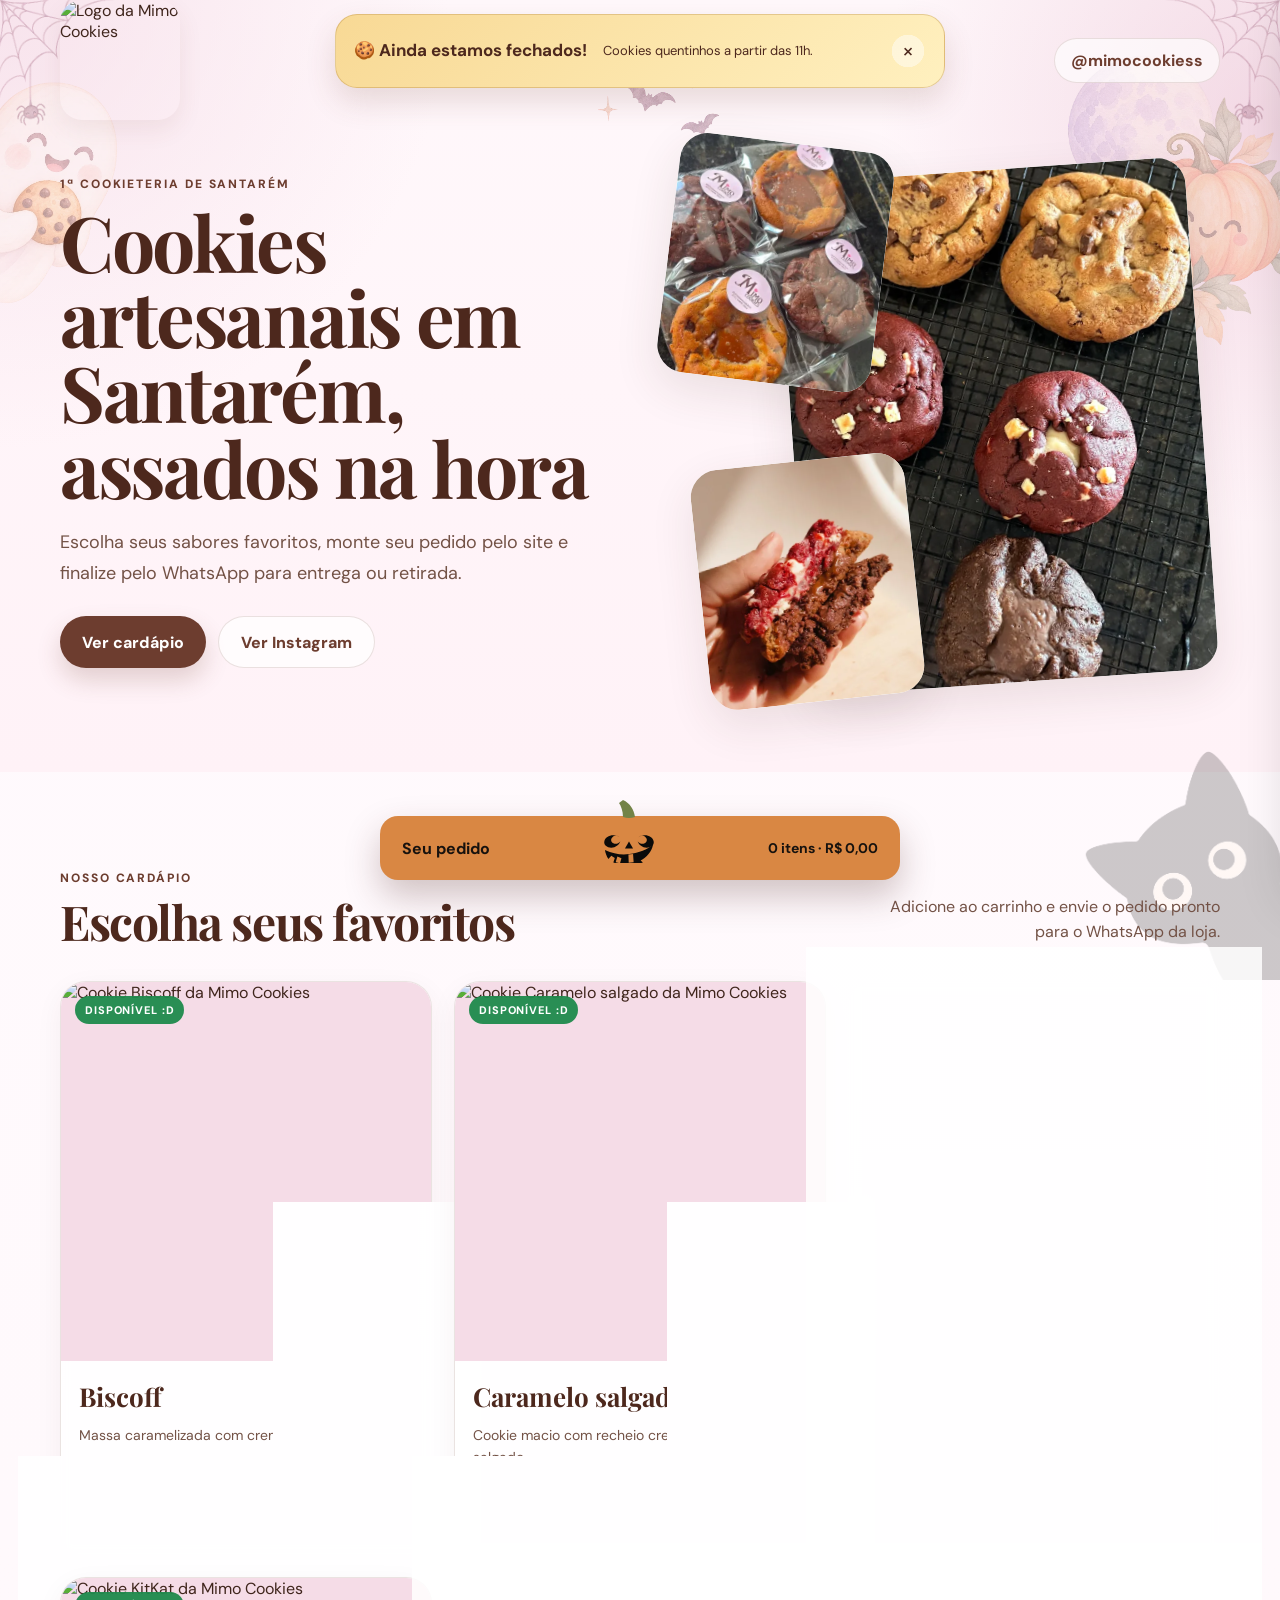
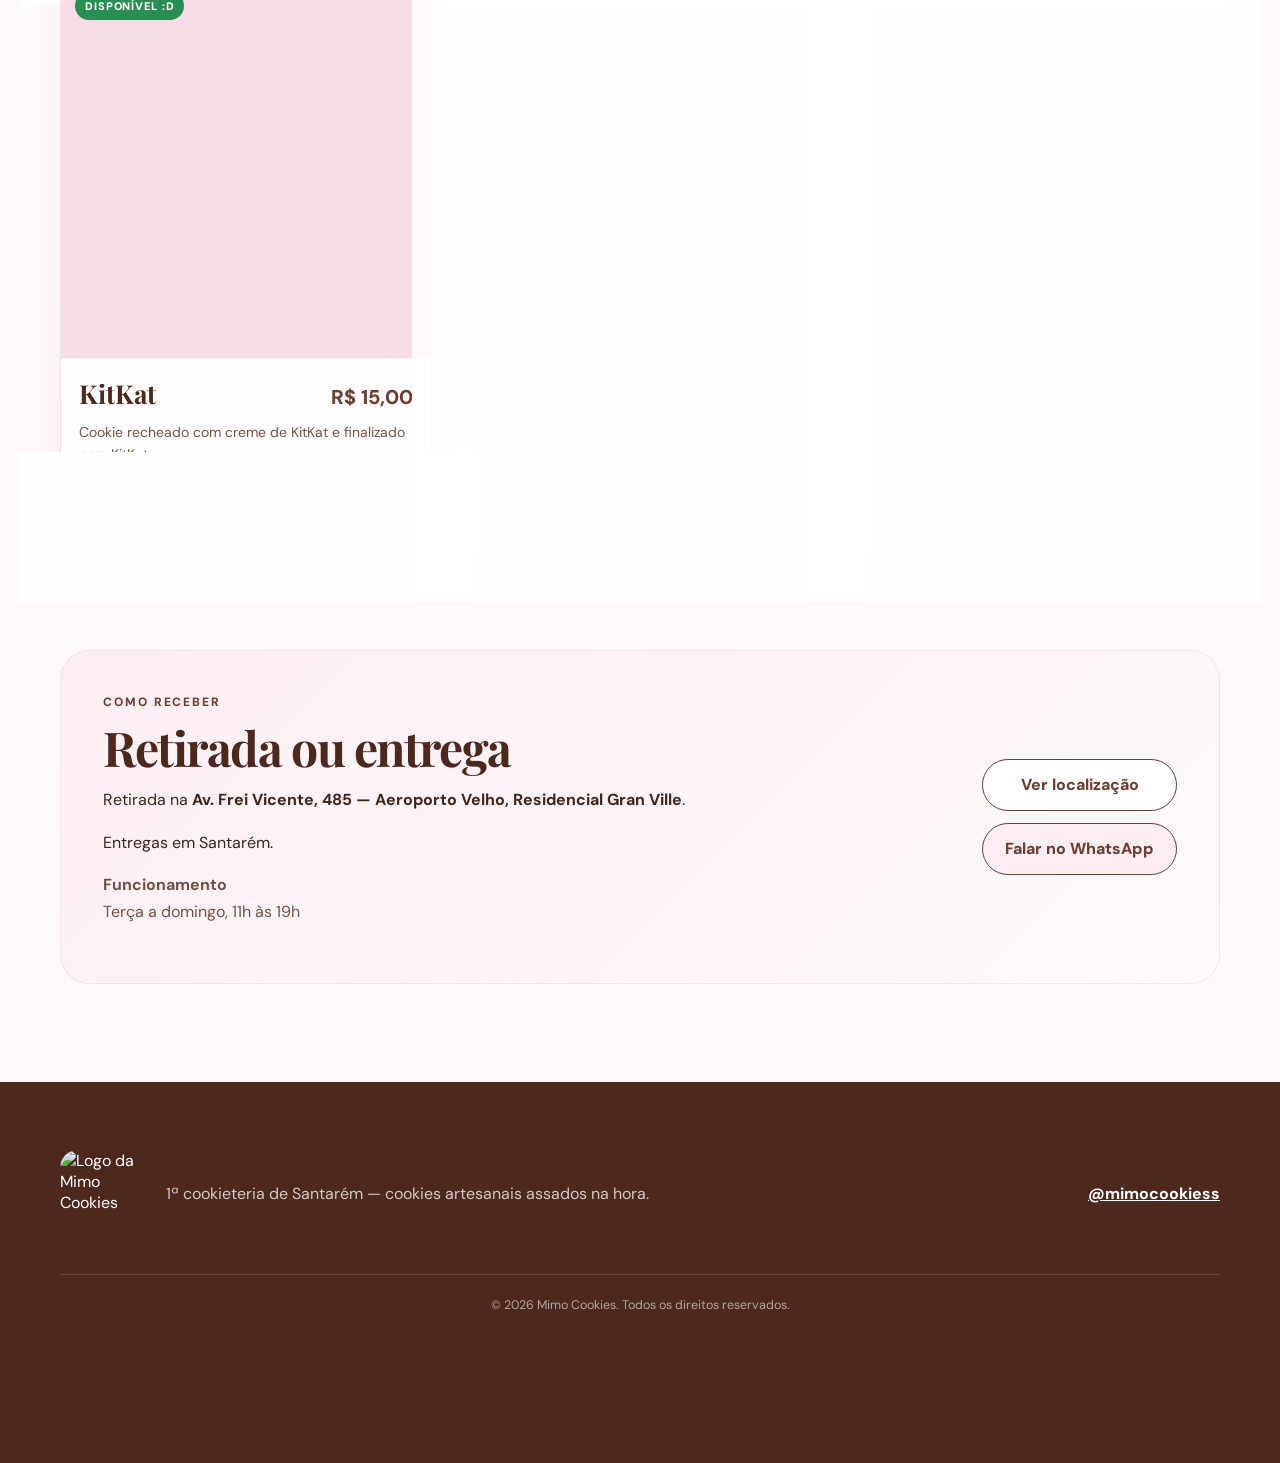
==== index.html @ bcfbfdbc "Substitui gato SVG pela arte aprovada de Halloween" ====
<!doctype html>
<html lang="pt-BR">
<head>
  <meta charset="utf-8">
  <meta name="viewport" content="width=device-width, initial-scale=1">
  <meta name="theme-color" content="#6d3d2f">
  <title>Mimo Cookies | Cookies em Santarém — Artesanais e Assados na Hora</title>
  <meta
    name="description"
    content="Cookies artesanais em Santarém-PA, preparados e assados na hora. Conheça os sabores da Mimo Cookies e faça seu pedido pelo site e WhatsApp."
  >
  <link rel="canonical" href="https://lojamimocookies.com.br/">

  <script type="application/ld+json">
    {
      "@context": "https://schema.org",
      "@type": "Bakery",
      "@id": "https://lojamimocookies.com.br/#business",
      "name": "Mimo Cookies",
      "url": "https://lojamimocookies.com.br/",
      "logo": "https://lojamimocookies.com.br/assets/images/logo.png",
      "image": "https://lojamimocookies.com.br/assets/images/compartilhamento-mimo-v3.jpeg",
      "description": "Cookies artesanais em Santarém-PA, preparados e assados na hora. Conheça os sabores da Mimo Cookies e faça seu pedido pelo site e WhatsApp.",
      "telephone": "+55 93 98412-0133",
      "address": {
        "@type": "PostalAddress",
        "streetAddress": "Av. Frei Vicente, 485",
        "addressLocality": "Santarém",
        "addressRegion": "PA",
        "addressCountry": "BR"
      },
      "areaServed": {
        "@type": "City",
        "name": "Santarém"
      },
      "openingHoursSpecification": {
        "@type": "OpeningHoursSpecification",
        "dayOfWeek": [
          "Tuesday",
          "Wednesday",
          "Thursday",
          "Friday",
          "Saturday",
          "Sunday"
        ],
        "opens": "11:00",
        "closes": "19:00"
      },
      "sameAs": [
        "https://www.instagram.com/mimocookiess/"
      ],
      "hasMenu": "https://lojamimocookies.com.br/#cardapio"
    }
  </script>

  <meta property="og:type" content="website">
  <meta property="og:locale" content="pt_BR">
  <meta property="og:site_name" content="Mimo Cookies">

  <meta
    property="og:title"
    content="Mimo Cookies — Cookies artesanais em Santarém"
  >

  <meta
    property="og:description"
    content="Cookies artesanais, recheados e assados na hora. Monte seu pedido e finalize pelo WhatsApp."
  >

  <meta
    property="og:url"
    content="https://lojamimocookies.com.br/"
  >

  <meta
    property="og:image"
    content="https://lojamimocookies.com.br/assets/images/compartilhamento-mimo-v3.jpeg"
  >

  <meta
    property="og:image:secure_url"
    content="https://lojamimocookies.com.br/assets/images/compartilhamento-mimo-v3.jpeg"
  >

  <meta property="og:image:type" content="image/jpeg">
  <meta property="og:image:width" content="900">
  <meta property="og:image:height" content="450">

  <meta
    property="og:image:alt"
    content="Cookies artesanais da Mimo Cookies"
  >

  <meta name="twitter:card" content="summary_large_image">

  <meta
    name="twitter:title"
    content="Mimo Cookies — Cookies artesanais em Santarém"
  >

  <meta
    name="twitter:description"
    content="Cookies artesanais, recheados e assados na hora. Monte seu pedido pelo WhatsApp."
  >

  <meta
    name="twitter:image"
    content="https://lojamimocookies.com.br/assets/images/compartilhamento-mimo-v3.jpeg"
  >

  <link rel="preconnect" href="https://fonts.googleapis.com">
  <link rel="preconnect" href="https://fonts.gstatic.com" crossorigin>
  <link rel="preconnect" href="https://challenges.cloudflare.com">
  <link rel="preconnect" href="https://gixpumwhnvsetohjsmoj.supabase.co" crossorigin>
  <link rel="preload" as="image" href="assets/images/capa-7-820.webp" fetchpriority="high">
  <link href="https://fonts.googleapis.com/css2?family=DM+Sans:wght@400;500;600;700&family=Playfair+Display:wght@700;800&display=swap" rel="stylesheet">
  <link rel="icon" href="favicon.ico" sizes="16x16 32x32 48x48">
  <link rel="icon" type="image/png" sizes="32x32" href="assets/icons/favicon-32x32.png">
  <link rel="icon" type="image/png" sizes="192x192" href="assets/icons/favicon-192x192.png">
  <link rel="icon" type="image/png" sizes="512x512" href="assets/icons/favicon-512x512.png">
  <link rel="apple-touch-icon" sizes="180x180" href="assets/icons/apple-touch-icon.png">
  <link rel="stylesheet" href="style.css?v=19">
</head>
<body>
  <header class="hero" id="inicio">
    <div class="halloween-hero" aria-hidden="true">
      <img class="halloween-hero-ghost" src="assets/images/halloween-ghost-cookie.webp" alt="" width="640" height="455" decoding="async">
      <img class="halloween-hero-pumpkins" src="assets/images/halloween-pumpkins-moon.webp" alt="" width="438" height="540" decoding="async">
      <img class="halloween-hero-web halloween-hero-web-left" src="assets/images/halloween-web.webp" alt="" width="294" height="320" decoding="async">
      <img class="halloween-hero-web halloween-hero-web-right" src="assets/images/halloween-web.webp" alt="" width="294" height="320" decoding="async">
      <img class="halloween-hero-bats" src="assets/images/halloween-bats-stars.webp" alt="" width="480" height="343" decoding="async">
    </div>
    <p
      class="store-pause-announcement"
      id="store-pause-announcement"
      role="status"
      aria-live="polite"
      aria-atomic="true"
    ></p>

    <aside class="store-pause-card" id="store-pause-banner" hidden>
      <div class="store-pause-status">
        <h2 id="store-pause-title">🍪 Pausa rapidinha!</h2>
        <div class="store-pause-details">
          <p id="store-pause-return" hidden></p>
          <p id="store-pause-message"></p>
          <p class="store-pause-compact-message" id="store-pause-compact-message" hidden></p>
        </div>
      </div>
      <button
        class="store-pause-close"
        id="store-pause-close"
        type="button"
        aria-label="Fechar aviso sobre o atendimento"
      >×</button>
    </aside>

    <nav class="nav shell">
      <a class="brand" href="#inicio" aria-label="Mimo Cookies, início">
        <img class="brand-logo" src="assets/images/logo.png" alt="Logo da Mimo Cookies" width="150" height="150" decoding="async">
      </a>
      <a class="instagram" href="https://www.instagram.com/mimocookiess/" target="_blank" rel="noopener">
        @mimocookiess
      </a>
    </nav>

    <div class="hero-content shell">
      <div class="hero-copy">
        <p class="eyebrow">1ª cookieteria de Santarém</p>
        <h1>Cookies artesanais em Santarém, assados na hora</h1>
        <p class="hero-text">
          Escolha seus sabores favoritos, monte seu pedido pelo site e finalize pelo WhatsApp para entrega ou retirada.
        </p>
        <div class="hero-actions">
          <a class="primary-button" href="#cardapio">Ver cardápio</a>
          <a class="ghost-button" href="https://www.instagram.com/mimocookiess/" target="_blank" rel="noopener">Ver Instagram</a>
        </div>
      </div>

      <div class="hero-visual">
        <div class="hero-card hero-card-main">
          <img src="assets/images/capa-7-820.webp" alt="Variedade de cookies artesanais da Mimo Cookies" width="820" height="1225" decoding="async" fetchpriority="high">
        </div>
        <div class="hero-card hero-card-small top-card">
          <img src="assets/images/capa-2-430.webp" alt="Cookies embalados da Mimo Cookies" width="430" height="764" decoding="async" fetchpriority="low">
        </div>
        <div class="hero-card hero-card-small bottom-card">
          <img src="assets/images/cookies-capa-430.webp" alt="Cookie artesanal aberto com recheio cremoso" width="430" height="645" decoding="async" fetchpriority="low">
        </div>
      </div>
    </div>
  </header>

  <main>
    <section class="section shell" id="cardapio">
      <div class="halloween-menu-cat" aria-hidden="true">
        <img src="assets/images/halloween-cat.png" alt="" aria-hidden="true" width="1254" height="1254" decoding="async">
      </div>
      <div class="section-heading">
        <div>
          <p class="eyebrow">Nosso cardápio</p>
          <h2>Escolha seus favoritos</h2>
        </div>
        <p>Adicione ao carrinho e envie o pedido pronto para o WhatsApp da loja.</p>
      </div>

      <div class="product-grid" id="product-grid" aria-live="polite"></div>
      <script>
        (() => {
          const STORAGE_KEY = "mimo_catalog_product_count";
          const DEFAULT_COUNT = 8;
          const MAX_COUNT = 60;
          const grid = document.querySelector("#product-grid");

          function getEstimatedCount() {
            try {
              const storedCount = Number(localStorage.getItem(STORAGE_KEY));

              if (
                Number.isInteger(storedCount) &&
                storedCount > 0 &&
                storedCount <= MAX_COUNT
              ) {
                return storedCount;
              }
            } catch (error) {
              console.warn("Não foi possível ler a estimativa do catálogo.", error);
            }

            return DEFAULT_COUNT;
          }

          function renderSkeletons(count = getEstimatedCount()) {
            grid.setAttribute("aria-busy", "true");
            grid.innerHTML = Array.from({ length: count }, () => `
              <article class="product-card product-card-skeleton" aria-hidden="true">
                <div class="product-image-wrap">
                  <span class="skeleton-block skeleton-image"></span>
                </div>

                <div class="product-body">
                  <div class="product-title-row">
                    <span class="skeleton-block skeleton-title"></span>
                    <span class="skeleton-block skeleton-price"></span>
                  </div>

                  <div class="skeleton-description">
                    <span class="skeleton-block skeleton-line"></span>
                    <span class="skeleton-block skeleton-line short"></span>
                  </div>

                  <span class="skeleton-block skeleton-button"></span>
                </div>
              </article>
            `).join("");
          }

          function saveProductCount(count) {
            if (!Number.isInteger(count) || count <= 0 || count > MAX_COUNT) {
              return;
            }

            try {
              localStorage.setItem(STORAGE_KEY, String(count));
            } catch (error) {
              console.warn("Não foi possível salvar a estimativa do catálogo.", error);
            }
          }

          window.MimoCatalogLoading = Object.freeze({
            renderSkeletons,
            saveProductCount
          });

          renderSkeletons();
        })();
      </script>
    </section>

    <section class="pickup-section">
      <div class="shell pickup-card">
        <div>
          <p class="eyebrow">Como receber</p>
          <h2>Retirada ou entrega</h2>
          <p>
            Retirada na <strong>Av. Frei Vicente, 485 — Aeroporto Velho,
            Residencial Gran Ville</strong>.
          </p>
          <p>Entregas em Santarém.</p>
          <p class="muted">
            <strong>Funcionamento</strong><br>
            Terça a domingo, 11h às 19h
          </p>
        </div>
        <div class="pickup-actions">
          <a class="secondary-button" href="https://www.google.com/maps/search/?api=1&amp;query=-2.4378196,-54.7109021" target="_blank" rel="noopener">
            Ver localização
          </a>
          <a class="secondary-button alt" href="https://wa.me/5593984120133" target="_blank" rel="noopener">
            Falar no WhatsApp
          </a>
        </div>
      </div>
    </section>
  </main>

  <button class="cart-fab" id="cart-fab" type="button" aria-controls="cart-panel" aria-expanded="false">
    <span>Seu pedido</span>
    <svg class="cart-fab-stem" viewBox="0 0 20 18" width="20" height="18" aria-hidden="true" focusable="false">
      <path fill="#738347" d="M4 17 C4 11 2 6 0 3 L4 0 C11 3 15 10 16 17 Q10 19 4 17 Z"/>
    </svg>
    <img
      class="cart-fab-face"
      src="assets/images/halloween-cart-face.svg"
      alt=""
      aria-hidden="true"
      width="180"
      height="100"
    >
    <strong id="cart-fab-summary">0 itens · R$ 0,00</strong>
  </button>

  <div class="overlay" id="overlay" hidden></div>

  <aside class="cart-panel" id="cart-panel" aria-labelledby="cart-title" aria-hidden="true">
    <div class="cart-header">
      <div>
        <p class="eyebrow">Carrinho</p>
        <h2 id="cart-title">Seu pedido</h2>
      </div>
      <button class="icon-button" id="close-cart" type="button" aria-label="Fechar carrinho">×</button>
    </div>

    <div class="cart-items" id="cart-items"></div>

    <aside class="cart-pause-notice" id="cart-pause-notice" hidden>
      <strong id="cart-pause-title">🍪 Atendimento em pausa</strong>
      <p id="cart-pause-message"></p>
    </aside>

    <form class="checkout-form" id="checkout-form">
      <fieldset>
        <legend>Como deseja receber?</legend>
        <label class="choice">
          <input type="radio" name="delivery" value="Entrega" checked>
          <span>
            <strong>Entrega</strong>
            <small>Calculado automaticamente pelo bairro</small>
          </span>
          <b id="delivery-choice-fee">A calcular</b>
        </label>
        <label class="choice">
          <input type="radio" name="delivery" value="Retirada">
          <span>
            <strong>Retirada</strong>
            <small>Av. Frei Vicente, 485</small>
          </span>
          <b>Grátis</b>
        </label>
      </fieldset>

      <div class="preparation-note">
        <p>👻 Assamos seus cookies após a confirmação para chegarem quentinhos até você.</p>
      </div>

      <fieldset>
  <legend>Forma de pagamento</legend>

  <label class="choice">
    <input
      type="radio"
      name="payment"
      value="Pix"
      checked
    >
    <span>
      <strong>Pix</strong>
      <small>A chave será enviada pelo WhatsApp</small>
    </span>
  </label>

  <label class="choice">
    <input
      type="radio"
      name="payment"
      value="Cartão de crédito"
    >
    <span>
      <strong>Cartão de crédito</strong>
      <small>O link de pagamento será enviado pelo WhatsApp</small>
    </span>
  </label>

  <label class="choice">
    <input
      type="radio"
      name="payment"
      value="Cartão de débito"
    >
    <span>
      <strong>Cartão de débito</strong>
      <small>O link de pagamento será enviado pelo WhatsApp</small>
    </span>
  </label>
</fieldset>

      <label>
        Seu nome
        <input id="customer-name" type="text" placeholder="Como podemos chamar você?" required>
      </label>

      <div id="address-fields">
        <div class="delivery-neighborhood-field">
          <label for="delivery-neighborhood">Bairro</label>
          <div class="delivery-combobox">
            <input
              id="delivery-neighborhood"
              type="text"
              role="combobox"
              aria-autocomplete="list"
              aria-controls="delivery-neighborhood-options"
              aria-expanded="false"
              aria-describedby="delivery-neighborhood-message"
              autocomplete="off"
              placeholder="Digite seu bairro..."
              disabled
              required
            >
            <span
              id="delivery-neighborhood-selected-indicator"
              class="delivery-neighborhood-selected-indicator"
              aria-hidden="true"
              hidden
            >✓</span>
            <ul
              id="delivery-neighborhood-options"
              class="delivery-neighborhood-options"
              role="listbox"
              hidden
            ></ul>
          </div>
          <p
            id="delivery-neighborhood-message"
            class="delivery-neighborhood-message"
            role="status"
            aria-live="polite"
          ></p>
        </div>
        <label for="customer-address">Endereço de entrega</label>
        <input id="customer-address" type="text" placeholder="Rua, número e complemento" required>
      </div>

      <label>
        Observações
        <textarea id="customer-notes" rows="3" placeholder="Algum recadinho ou detalhe sobre o pedido?"></textarea>
      </label>

      <div class="totals">
        <div><span>Produtos</span><strong id="subtotal">R$ 0,00</strong></div>
        <div><span>Entrega</span><strong id="shipping">A calcular</strong></div>
        <div class="grand-total"><span>Total</span><strong id="total">R$ 0,00</strong></div>
      </div>

      <div class="turnstile-section">
        <strong>Verificação de segurança</strong>
        <div id="turnstile-widget"></div>
        <p class="turnstile-message" id="turnstile-message" aria-live="polite">
          Carregando verificação...
        </p>
      </div>

      <button class="whatsapp-button" id="whatsapp-button" type="submit">
        Pedir pelo WhatsApp
      </button>
      <p class="form-note">
        O pedido só é confirmado após a resposta da Mimo Cookies.
      </p>
    </form>
  </aside>

  <footer>
    <div class="shell footer-content">
      <div class="footer-brand-wrap">
        <img class="footer-logo" src="assets/images/logo.png" alt="Logo da Mimo Cookies" width="150" height="150" loading="lazy" decoding="async">
        <p>1ª cookieteria de Santarém — cookies artesanais assados na hora.</p>
      </div>
      <a href="https://www.instagram.com/mimocookiess/" target="_blank" rel="noopener">@mimocookiess</a>
    </div>
    
    <div class="shell footer-bottom">
    <p>© 2026 Mimo Cookies. Todos os direitos reservados.</p>
  </div>
  </footer>
  
<script src="config.js?v=4"></script>
<script src="analytics.js?v=1"></script>

<script src="https://cdn.jsdelivr.net/npm/@supabase/supabase-js@2"></script>
<script src="supabase-config.js?v=1"></script>
<script src="products.js?v=5"></script>
<script src="store-status.js?v=3"></script>
<script src="delivery-zones.js?v=1"></script>
<script src="script.js?v=29"></script>
</body>
</html>
---- style.css ----
:root {
  --bg: #fff8fb;
  --bg-2: #f8ecf2;
  --surface: #fffefe;
  --surface-2: #fceff4;
  --text: #3f251c;
  --text-soft: #735246;
  --brown: #6d3d2f;
  --brown-dark: #4d281d;
  --rose: #f5dce7;
  --rose-strong: #e8bdd0;
  --line: rgba(109, 61, 47, .14);
  --green: #1f8b4c;
  --shadow: 0 16px 45px rgba(74, 43, 34, .11);
  --floating-control-bottom: calc(20px + env(safe-area-inset-bottom, 0px));
  --floating-control-gap: 16px;
  --store-pause-fab-gap: 12px;
  --cart-fab-height: 64px;
  --cart-confirmation-height: 44px;
}

* { box-sizing: border-box; }
html { scroll-behavior: smooth; }
body {
  margin: 0;
  background: linear-gradient(180deg, #fffafd 0%, #fff8fb 100%);
  color: var(--text);
  font-family: "DM Sans", sans-serif;
}
body.cart-open { overflow: hidden; }
img { display: block; max-width: 100%; }
button, input, textarea { font: inherit; }
a { color: inherit; }
.shell { width: min(1160px, calc(100% - 32px)); margin-inline: auto; }

.store-pause-card {
  position: absolute;
  z-index: 10;
  top: 14px;
  left: 50%;
  width: min(610px, calc(100% - 400px));
  display: grid;
  grid-template-columns: minmax(0, 1fr) auto;
  align-items: center;
  gap: 14px;
  padding: 14px 14px 14px 18px;
  border: 1px solid rgba(160, 108, 35, .28);
  border-radius: 22px;
  background: linear-gradient(135deg, #f8d995, #fff0bf);
  color: var(--brown-dark);
  box-shadow: 0 14px 30px rgba(109, 61, 47, .16);
  transform: translateX(-50%);
}
.store-pause-card[hidden] { display: none; }
.store-pause-announcement {
  position: absolute;
  width: 1px;
  height: 1px;
  padding: 0;
  margin: -1px;
  overflow: hidden;
  clip: rect(0, 0, 0, 0);
  white-space: nowrap;
  border: 0;
}
.store-pause-status {
  display: grid;
  grid-template-columns: max-content minmax(0, 1fr);
  align-items: center;
  gap: 6px 16px;
  min-height: 0;
  overflow: hidden;
}
.store-pause-status h2 {
  font-family: "DM Sans", sans-serif;
  font-size: 17px;
  letter-spacing: 0;
  line-height: 1.25;
}
.store-pause-details {
  min-width: 0;
  min-height: 0;
  max-height: 100%;
  overflow-y: auto;
  overscroll-behavior: contain;
}
.store-pause-details p {
  margin: 0;
  font-size: 13px;
  line-height: 1.4;
  overflow-wrap: anywhere;
}
.store-pause-details #store-pause-return { font-weight: 800; }
.store-pause-compact-message { display: none; }
.store-pause-close {
  width: 44px;
  height: 44px;
  display: inline-grid;
  place-items: center;
  padding: 0;
  border: 0;
  border-radius: 50%;
  background: radial-gradient(
    circle,
    rgba(255, 255, 255, .46) 0 16px,
    transparent 16.5px
  );
  color: var(--brown-dark);
  font-size: 22px;
  line-height: 1;
  cursor: pointer;
}
.store-pause-close:hover {
  background: radial-gradient(
    circle,
    rgba(255, 255, 255, .72) 0 16px,
    transparent 16.5px
  );
}
.store-pause-close:focus-visible {
  outline: 3px solid rgba(109, 61, 47, .32);
  outline-offset: 2px;
}

.hero {
  position: relative;
  overflow: hidden;
  background:
    radial-gradient(circle at 0% 0%, rgba(245, 220, 231, .75), transparent 30%),
    radial-gradient(circle at 100% 16%, rgba(232, 189, 208, .55), transparent 28%),
    linear-gradient(180deg, #fff8fb, #fff2f7);
}
/* Decoracao sazonal fora do fluxo; conteudo e controles mantem suas dimensoes. */
.halloween-hero {
  position: absolute;
  inset: 0;
  pointer-events: none;
  user-select: none;
}
.halloween-hero img { position: absolute; height: auto; }
.halloween-hero-ghost {
  top: 80px;
  left: min(-70px, calc(50% - 835px));
  width: 330px;
  opacity: .38;
}
.halloween-hero-pumpkins {
  top: 45px;
  right: -28px;
  width: 260px;
  opacity: .4;
}
.halloween-hero-web { top: -5px; width: 130px; opacity: .45; }
.halloween-hero-web-left { left: -5px; }
.halloween-hero-web-right { right: -5px; transform: scaleX(-1); }
.halloween-hero-bats { top: 6px; left: 40%; width: 240px; opacity: .55; }
.hero > .nav,
.hero > .hero-content { position: relative; }
.nav {
  min-height: 94px;
  display: flex;
  align-items: center;
  justify-content: space-between;
}
.brand { text-decoration: none; }
.brand-logo {
  width: 120px;
  height: 120px;
  object-fit: contain;
  border-radius: 22px;
  box-shadow: 0 10px 25px rgba(109, 61, 47, .08);
}
.instagram {
  padding: 11px 16px;
  border: 1px solid var(--line);
  border-radius: 999px;
  text-decoration: none;
  font-weight: 700;
  color: var(--brown);
  background: rgba(255,255,255,.65);
}
.hero-content {
  display: grid;
  grid-template-columns: 1fr 1fr;
  align-items: center;
  gap: 56px;
  padding: 22px 0 70px;
}
.eyebrow {
  margin: 0 0 12px;
  color: var(--brown);
  font-size: 12px;
  font-weight: 800;
  letter-spacing: .16em;
  text-transform: uppercase;
}
h1, h2 {
  margin: 0;
  font-family: "Playfair Display", serif;
  line-height: .98;
  letter-spacing: -.03em;
  color: var(--brown-dark);
}
h1 { font-size: clamp(44px, 6vw, 78px); max-width: 620px; }
h2 { font-size: clamp(32px, 4vw, 48px); }
.hero-text {
  max-width: 560px;
  margin: 22px 0 28px;
  color: var(--text-soft);
  font-size: 18px;
  line-height: 1.7;
}
.hero-actions {
  display: flex;
  gap: 12px;
  flex-wrap: wrap;
}
.primary-button, .secondary-button, .ghost-button {
  display: inline-flex;
  align-items: center;
  justify-content: center;
  min-height: 52px;
  padding: 0 22px;
  border-radius: 999px;
  font-weight: 800;
  text-decoration: none;
}
.primary-button {
  background: var(--brown);
  color: white;
  box-shadow: 0 12px 24px rgba(109, 61, 47, .2);
}
.ghost-button {
  border: 1px solid var(--line);
  background: rgba(255,255,255,.72);
  color: var(--brown);
}
.secondary-button {
  border: 1px solid var(--brown);
  color: var(--brown);
  background: white;
}
.secondary-button.alt {
  background: var(--surface-2);
}
.hero-visual {
  position: relative;
  min-height: 560px;
}
.hero-card {
  position: absolute;
  overflow: hidden;
  border-radius: 28px;
  background: white;
  box-shadow: var(--shadow);
}
.hero-card img { width: 100%; height: 100%; object-fit: cover; }
.hero-card-main {
  top: 28px;
  right: 18px;
  width: min(100%, 410px);
  aspect-ratio: 4 / 5;
  transform: rotate(-4deg);
}
.hero-card-small {
  width: 215px;
  aspect-ratio: 1 / 1.12;
}
.top-card {
  left: 0;
  top: 0;
  transform: rotate(7deg);
}
.bottom-card {
  left: 32px;
  bottom: 0;
  transform: rotate(-6deg);
}

.section { padding: 98px 0; }
/* O gato acompanha o bloco sazonal do hero; apenas a decoracao recebe recorte. */
#cardapio { position: relative; }
.halloween-menu-cat {
  display: none;
  position: absolute;
  top: -32px;
  right: min(-16px, calc((1160px - 100vw) / 2));
  width: 100%;
  height: 240px;
  overflow: hidden;
  pointer-events: none;
  user-select: none;
}
:root:has(.halloween-hero:not([hidden])) .halloween-menu-cat { display: block; }
.halloween-menu-cat img {
  position: absolute;
  top: 0;
  right: 0;
  width: 290px;
  height: auto;
  opacity: .20;
  transform: translateX(12%);
}
#cardapio > .section-heading,
#cardapio > .product-grid { position: relative; }
.section-heading {
  display: flex;
  justify-content: space-between;
  align-items: end;
  gap: 28px;
  margin-bottom: 36px;
}
.section-heading > p {
  max-width: 360px;
  margin: 0;
  color: var(--text-soft);
  text-align: right;
  line-height: 1.6;
}
.product-grid {
  display: grid;
  grid-template-columns: repeat(3, 1fr);
  gap: 22px;
}
.product-card {
  overflow: hidden;
  border: 1px solid var(--line);
  border-radius: 26px;
  background: rgba(255,255,255,.84);
  backdrop-filter: blur(6px);
  box-shadow: 0 8px 28px rgba(75, 33, 29, .05);
  transition: transform .2s ease, box-shadow .2s ease;
}
.product-card:hover {
  transform: translateY(-4px);
  box-shadow: var(--shadow);
}
.product-card-skeleton,
.product-card-skeleton:hover {
  pointer-events: none;
  transform: none;
  box-shadow: 0 8px 28px rgba(75, 33, 29, .05);
}
.product-image-wrap {
  position: relative;
  overflow: hidden;
  aspect-ratio: 4 / 4.1;
  background: var(--rose);
}
.product-image { width: 100%; height: 100%; object-fit: cover; transition: transform .35s ease; }
.product-card:hover .product-image { transform: scale(1.03); }
.skeleton-block {
  display: block;
  border-radius: 999px;
  background: linear-gradient(90deg, #f2e4ea 25%, #faeff4 50%, #f2e4ea 75%);
  background-size: 200% 100%;
  animation: skeleton-shimmer 1.8s ease-in-out infinite;
}
.skeleton-image {
  position: absolute;
  inset: 0;
  border-radius: 0;
}
.product-card-skeleton .product-title-row {
  min-height: 35px;
  align-items: center;
}
.skeleton-title { width: 54%; height: 26px; }
.skeleton-price { width: 24%; height: 20px; }
.skeleton-description {
  min-height: 48px;
  margin: 10px 0 18px;
  padding-top: 4px;
}
.skeleton-line { width: 100%; height: 12px; margin-bottom: 10px; }
.skeleton-line.short { width: 72%; margin-bottom: 0; }
.skeleton-button { width: 100%; height: 46px; border-radius: 14px; }
@keyframes skeleton-shimmer {
  from { background-position: 100% 0; }
  to { background-position: -100% 0; }
}
@media (prefers-reduced-motion: reduce) {
  .skeleton-block { animation: none; }
}
.product-statuses {
  position: absolute;
  top: 14px;
  left: 14px;
  right: 14px;
  display: flex;
  flex-wrap: wrap;
  gap: 6px;
  pointer-events: none;
}
.status-pill {
  padding: 7px 10px;
  border-radius: 999px;
  font-size: 11px;
  font-weight: 800;
  text-transform: uppercase;
  letter-spacing: .08em;
}

.status-pill.status-available {
  background: rgba(31, 139, 76, .95);
  color: white;
}

.status-pill.status-low-stock {
  background: #e5a522;
  color: #3f251c;
}

.status-pill.status-sold-out {
  background: #c6423a;
  color: white;
}
.status-pill.status-new {
  background: #FBE1EA;
  color: #7A3B4B;
}
.product-body { padding: 18px; }
.product-title-row {
  display: flex;
  justify-content: space-between;
  align-items: baseline;
  gap: 15px;
}
.product-title-row h3 {
  margin: 0;
  font-family: "Playfair Display", serif;
  font-size: 26px;
  color: var(--brown-dark);
}
.price {
  white-space: nowrap;
  color: var(--brown);
  font-size: 20px;
  font-weight: 800;
}
.product-body p {
  min-height: 48px;
  margin: 10px 0 18px;
  color: var(--text-soft);
  font-size: 14px;
  line-height: 1.58;
}
.add-button {
  width: 100%;
  min-height: 46px;
  border: 0;
  border-radius: 14px;
  background: var(--brown);
  color: white;
  font-weight: 800;
  cursor: pointer;
}

.add-button:disabled {
  background: #8f8a87;
  color: white;
  cursor: not-allowed;
  opacity: .82;
}

.add-button:not(:disabled):active {
  transform: scale(.98);
}

.pickup-section { padding: 0 0 98px; }
.pickup-card {
  display: flex;
  justify-content: space-between;
  align-items: center;
  gap: 34px;
  padding: 42px;
  border-radius: 30px;
  background: linear-gradient(135deg, var(--surface-2), #fffafc);
  border: 1px solid rgba(109, 61, 47, .08);
}
.pickup-card p { max-width: 720px; line-height: 1.65; }
.pickup-actions { display: grid; gap: 12px; }
.muted { color: var(--text-soft); }

.cart-fab {
  position: fixed;
  z-index: 20;
  left: 50%;
  bottom: var(--floating-control-bottom);
  width: min(520px, calc(100% - 28px));
  min-height: 64px;
  display: grid;
  grid-template-columns: max-content minmax(0, 1fr) max-content;
  align-items: center;
  column-gap: clamp(4px, 2vw, 14px);
  padding: 0 22px;
  border: 0;
  border-radius: 18px;
  background: #d98743;
  color: #17120e;
  box-shadow: 0 16px 35px rgba(75,33,29,.26);
  cursor: pointer;
  transform: translateX(-50%);
}
.cart-fab span,
.cart-fab strong { white-space: nowrap; }
.cart-fab span { font-weight: 700; }
.cart-fab strong { font-size: 14px; }
.cart-fab-stem {
  position: absolute;
  grid-column: 2 / 3;
  grid-row: 1 / 2;
  left: 50%;
  top: -16px;
  width: 20px;
  height: 18px;
  transform: translateX(-50%);
  pointer-events: none;
}
.cart-fab-face {
  width: min(62px, 100%);
  height: auto;
  max-height: 29px;
  justify-self: center;
  pointer-events: none;
  user-select: none;
}
@media (max-width: 340px) {
  .cart-fab {
    column-gap: 2px;
    padding-inline: 12px;
  }
  .cart-fab-face,
  .cart-fab-stem { display: none; }
  #cart-fab-summary { grid-column: 3; }
}

.cart-confirmation {
  position: fixed;
  z-index: 25;
  left: 50%;
  bottom: calc(
    var(--floating-control-bottom) +
    var(--cart-fab-height) +
    var(--floating-control-gap)
  );
  width: max-content;
  max-width: calc(100% - 28px);
  padding: 12px 18px;
  border-radius: 14px;
  background: var(--brown-dark);
  color: white;
  box-shadow: 0 12px 30px rgba(75, 33, 29, .22);
  opacity: 0;
  pointer-events: none;
  text-align: center;
  transform: translate(-50%, 10px);
  transition: opacity .2s ease, transform .2s ease;
}
.cart-confirmation.visible {
  opacity: 1;
  transform: translate(-50%, 0);
}

.overlay {
  position: fixed;
  z-index: 30;
  inset: 0;
  background: rgba(32,18,13,.44);
  backdrop-filter: blur(2px);
}
.cart-panel {
  position: fixed;
  z-index: 40;
  top: 0;
  right: 0;
  width: min(520px, 100%);
  height: 100dvh;
  overflow-y: auto;
  padding: 28px;
  background: #fffdfd;
  box-shadow: -15px 0 50px rgba(0,0,0,.16);
  transform: translateX(105%);
  transition: transform .25s ease;
}
.cart-panel.open { transform: translateX(0); }
.cart-panel.swiping {
  transform: translateX(var(--cart-swipe-x, 0));
  transition: none;
}
.cart-header { display: flex; align-items: center; justify-content: space-between; }
.cart-header,
.totals { position: relative; isolation: isolate; }
.cart-header::before,
.totals::before {
  content: "";
  position: absolute;
  z-index: -1;
  pointer-events: none;
  background: center / contain no-repeat;
  opacity: .22;
}
.cart-header::before {
  top: -58px;
  right: 46px;
  width: clamp(94px, 26vw, 135px);
  aspect-ratio: 269 / 280;
  background-image: url("assets/images/halloween-cart-ghost.webp");
  opacity: .25;
  transform: rotate(180deg);
}
.totals::before {
  inset: 0;
  background-image: url("assets/images/halloween-pumpkin.webp");
  background-size: auto 84%;
}
.icon-button {
  width: 42px;
  height: 42px;
  border: 1px solid var(--line);
  border-radius: 50%;
  background: white;
  font-size: 27px;
  cursor: pointer;
}
.cart-items { margin: 28px 0; display: grid; gap: 12px; }
.empty-cart {
  padding: 30px 14px;
  border: 1px dashed var(--line);
  border-radius: 16px;
  color: var(--text-soft);
  text-align: center;
}

.cart-pause-notice {
  margin: -10px 0 22px;
  padding: 14px 16px;
  border: 1px solid rgba(109, 61, 47, .16);
  border-radius: 14px;
  background: #fff0bf;
  color: var(--brown-dark);
}
.cart-pause-notice[hidden] { display: none; }
.cart-pause-notice p { margin: 5px 0 0; line-height: 1.45; }

@media (any-pointer: coarse) {
  .cart-panel { touch-action: pan-y; }
}
.cart-item {
  display: grid;
  grid-template-columns: 62px 1fr auto;
  align-items: center;
  gap: 12px;
  padding: 10px;
  border: 1px solid var(--line);
  border-radius: 16px;
}
.cart-item img {
  width: 62px;
  height: 62px;
  object-fit: cover;
  border-radius: 12px;
}
.cart-item h4 { margin: 0 0 4px; color: var(--brown-dark); }
.cart-item small { color: var(--text-soft); }
.quantity {
  display: flex;
  align-items: center;
  gap: 9px;
}
.quantity button {
  width: 29px;
  height: 29px;
  border: 1px solid var(--line);
  border-radius: 50%;
  background: white;
  cursor: pointer;
  font-weight: 800;
}

.quantity button:disabled {
  opacity: .4;
  cursor: not-allowed;
}

.checkout-form { display: grid; gap: 17px; }
fieldset { margin: 0; padding: 0; border: 0; }
legend, .checkout-form > label, #address-fields:not([hidden]) {
  display: grid;
  gap: 8px;
  font-weight: 700;
  color: var(--brown-dark);
}
.choice {
  display: grid;
  grid-template-columns: auto 1fr auto;
  gap: 12px;
  align-items: center;
  margin-top: 9px;
  padding: 13px;
  border: 1px solid var(--line);
  border-radius: 14px;
  cursor: pointer;
}
.choice span { display: grid; }
.choice small {
  margin-top: 3px;
  color: var(--text-soft);
  font-weight: 400;
}
.choice b {
  font-size: 13px;
  color: var(--brown);
}

#address-fields:not([hidden]) {
  gap: 14px;
}

.delivery-neighborhood-field {
  display: grid;
  gap: 8px;
}

.delivery-combobox {
  position: relative;
}

#delivery-neighborhood.is-selected {
  padding-right: 40px;
  border-color: #65926d;
}

.delivery-neighborhood-selected-indicator {
  position: absolute;
  z-index: 2;
  top: 50%;
  right: 14px;
  transform: translateY(-50%);
  color: #477b52;
  font-size: 17px;
  font-weight: 800;
  line-height: 1;
  pointer-events: none;
}

.delivery-neighborhood-selected-indicator[hidden] {
  display: none;
}

.delivery-neighborhood-options {
  position: absolute;
  z-index: 20;
  top: calc(100% + 5px);
  right: 0;
  left: 0;
  max-height: min(320px, 38vh);
  margin: 0;
  padding: 5px;
  overflow-y: auto;
  border: 1px solid var(--line);
  border-radius: 12px;
  background: white;
  box-shadow: 0 14px 35px rgba(86, 53, 43, .18);
  list-style: none;
  overscroll-behavior: contain;
}

.delivery-neighborhood-options.opens-up {
  top: auto;
  bottom: calc(100% + 5px);
}

.delivery-neighborhood-options[hidden] {
  display: none;
}

.delivery-neighborhood-options-heading {
  position: sticky;
  z-index: 1;
  top: -5px;
  margin: -5px -5px 4px;
  padding: 9px 11px 8px;
  border-bottom: 1px solid var(--line);
  background: white;
  color: var(--text-soft);
  font-size: 12px;
  font-weight: 600;
  line-height: 1.3;
}

.delivery-neighborhood-option {
  display: flex;
  min-height: 46px;
  align-items: center;
  padding: 10px 11px;
  border-radius: 9px;
  color: var(--brown-dark);
  font-weight: 600;
  cursor: pointer;
}

.delivery-neighborhood-option[aria-selected="true"],
.delivery-neighborhood-option:active {
  background: var(--surface-2);
}

.delivery-neighborhood-message {
  min-height: 18px;
  margin: 0;
  color: var(--text-soft);
  font-size: 12px;
  font-weight: 500;
}

.delivery-neighborhood-message.instruction {
  position: absolute;
  width: 1px;
  height: 1px;
  min-height: 0;
  padding: 0;
  margin: -1px;
  overflow: hidden;
  clip: rect(0, 0, 0, 0);
  white-space: nowrap;
  border: 0;
}

.delivery-neighborhood-message.success {
  color: #477b52;
}

.delivery-neighborhood-message.error {
  color: #a33a3a;
}

#delivery-neighborhood[aria-invalid="true"] {
  border-color: #a33a3a;
}
.preparation-note {
  padding: 12px 14px;
  border: 1px solid #eadfd8;
  border-radius: 14px;
  background: #fffaf7;
  color: #76564a;
}
.preparation-note p {
  margin: 0;
  font-size: 14px;
  font-weight: 500;
  line-height: 1.45;
  overflow-wrap: anywhere;
}
input[type="text"], textarea {
  width: 100%;
  padding: 13px 14px;
  border: 1px solid var(--line);
  border-radius: 12px;
  outline: 0;
  background: white;
}
input[type="text"]:focus, textarea:focus {
  border-color: var(--rose-strong);
  box-shadow: 0 0 0 3px rgba(232, 189, 208, .32);
}
.totals {
  display: grid;
  gap: 10px;
  padding: 17px;
  border-radius: 15px;
  background: var(--surface-2);
}
.totals > div { display: flex; justify-content: space-between; }
.grand-total {
  padding-top: 11px;
  border-top: 1px solid var(--line);
  font-size: 18px;
}
.turnstile-section {
  display: grid;
  gap: 9px;
  justify-items: center;
  padding: 15px;
  overflow: hidden;
  border: 1px solid var(--line);
  border-radius: 15px;
  background: white;
  color: var(--brown-dark);
  text-align: center;
}
.turnstile-section > strong { font-size: 14px; }
.turnstile-message {
  min-height: 18px;
  margin: 0;
  color: var(--text-soft);
  font-size: 12px;
}
.turnstile-message.success { color: var(--green); }
.turnstile-message.error { color: #a33a3a; }
.whatsapp-button {
  min-height: 54px;
  border: 0;
  border-radius: 14px;
  background: var(--green);
  color: white;
  font-weight: 800;
  cursor: pointer;
}
.whatsapp-button:disabled { opacity: .45; cursor: not-allowed; }
.form-note {
  margin: -7px 0 0;
  color: var(--text-soft);
  font-size: 12px;
  text-align: center;
}

footer {
  padding: 68px 0 150px;
  background: var(--brown-dark);
  color: white;
}
.footer-content {
  display: flex;
  align-items: center;
  justify-content: space-between;
  gap: 24px;
}
.footer-brand-wrap {
  display: flex;
  align-items: center;
  gap: 18px;
}
.footer-logo {
  width: 88px;
  height: 88px;
  object-fit: contain;
  border-radius: 18px;
}
footer p { color: rgba(255,255,255,.75); margin: 0; }
footer a { font-weight: 700; }

.footer-bottom {
  margin-top: 36px;
  padding-top: 22px;
  border-top: 1px solid rgba(255, 255, 255, 0.14);
  text-align: center;
  font-size: 0.78rem;
}

.footer-bottom p {
  color: rgba(255, 255, 255, 0.58);
}

@media (max-width: 960px) {
  .halloween-hero-ghost { top: 100px; left: -45px; width: 270px; opacity: .3; }
  .halloween-hero-pumpkins { top: 75px; right: -40px; width: 225px; opacity: .3; }
  .halloween-hero-bats { left: 36%; width: 200px; }
  .store-pause-card {
    position: fixed;
    top: auto;
    right: auto;
    bottom: calc(
      var(--floating-control-bottom) +
      var(--cart-fab-height) +
      var(--store-pause-fab-gap)
    );
    width: min(620px, calc(100% - 32px));
    grid-template-rows: minmax(0, 1fr);
    align-items: stretch;
    padding: 10px 12px 10px 16px;
    max-height: calc(
      100dvh -
      var(--floating-control-bottom) -
      var(--cart-fab-height) -
      var(--store-pause-fab-gap) -
      var(--cart-confirmation-height) -
      var(--floating-control-gap) -
      16px -
      env(safe-area-inset-top, 0px)
    );
    overflow: hidden;
  }
  .store-pause-status {
    height: 100%;
    grid-template-rows: minmax(0, 1fr);
  }
  .store-pause-card[data-store-state="paused"] #store-pause-return,
  .store-pause-card[data-store-state="paused"] #store-pause-message {
    display: none;
  }
  .store-pause-card[data-store-state="paused"]
    .store-pause-compact-message:not([hidden]) {
    display: block;
    font-weight: 400;
  }
  .store-pause-close { align-self: center; }
  .cart-confirmation {
    top: calc(16px + env(safe-area-inset-top, 0px));
    bottom: auto;
  }
  .hero-content { grid-template-columns: 1fr; gap: 28px; padding-bottom: 52px; }
  .hero-copy { text-align: center; }
  .hero-text { margin-inline: auto; }
  .hero-actions { justify-content: center; }
  .hero-visual { width: min(100%, 560px); min-height: 530px; margin-inline: auto; }
  .product-grid { grid-template-columns: repeat(2, 1fr); }
}

@media (min-width: 621px) and (max-width: 960px) and (max-height: 500px) {
  .store-pause-card {
    top: calc(10px + env(safe-area-inset-top, 0px));
    bottom: auto;
    left: calc(50% - 16px);
    width: min(480px, calc(100vw - 344px));
    gap: 8px;
    padding: 8px 8px 8px 14px;
    max-height: calc(
      100dvh -
      20px -
      env(safe-area-inset-top, 0px) -
      env(safe-area-inset-bottom, 0px)
    );
  }
  .store-pause-status {
    grid-template-columns: minmax(0, 1fr);
    grid-template-rows: auto minmax(0, 1fr);
    gap: 4px;
  }
  .store-pause-status h2 { font-size: 16px; }
  .store-pause-close { align-self: start; }
  .cart-confirmation {
    top: auto;
    bottom: calc(
      var(--floating-control-bottom) +
      var(--cart-fab-height) +
      var(--floating-control-gap)
    );
  }
}

@media (max-width: 620px) {
  .cart-header::before { top: -44px; }
  .halloween-hero-ghost { top: 82px; left: -62px; width: 190px; opacity: .28; }
  .halloween-hero-pumpkins { top: 66px; right: -60px; width: 180px; opacity: .28; }
  .halloween-hero-web { width: 85px; }
  .halloween-hero-bats { top: 12px; left: 28%; width: 150px; opacity: .4; }
  .shell { width: min(100% - 22px, 1160px); }
  .store-pause-card {
    width: calc(100% - 22px);
    gap: 10px;
    padding: 10px 10px 10px 14px;
    border-radius: 18px;
  }
  .store-pause-status {
    grid-template-columns: 1fr;
    grid-template-rows: auto minmax(0, 1fr);
    gap: 4px;
  }
  .nav { min-height: 80px; gap: 10px; }
  .brand-logo { width: 84px; height: 84px; }
  .instagram { font-size: 12px; padding: 9px 12px; }
  h1 { font-size: 46px; }
  .hero-text { font-size: 16px; }
  .hero-actions { flex-direction: column; }
  .hero-actions a { width: 100%; }
  .hero-visual { min-height: 370px; }
  .hero-card-main { width: 240px; right: 0; top: 55px; }
  .hero-card-small { width: 140px; }
  .top-card { top: 0; left: 10px; }
  .bottom-card { left: 0; bottom: 0; }
  .section { padding: 74px 0; }
  .halloween-menu-cat { right: -11px; }
  .halloween-menu-cat img { width: clamp(210px, 55vw, 250px); }
  .section-heading { display: block; }
  .section-heading > p { margin-top: 14px; text-align: left; }
  .product-grid { grid-template-columns: 1fr; }
  .product-image-wrap { aspect-ratio: 4 / 3.4; }
  .pickup-card { display: block; padding: 26px 22px; }
  .pickup-actions { margin-top: 14px; }
  .pickup-actions a { width: 100%; }
  .cart-panel { padding: 22px 16px 40px; }
  #turnstile-widget {
    max-width: 100%;
    transform-origin: center;
  }
  .footer-content, .footer-brand-wrap { flex-direction: column; text-align: center; }
}
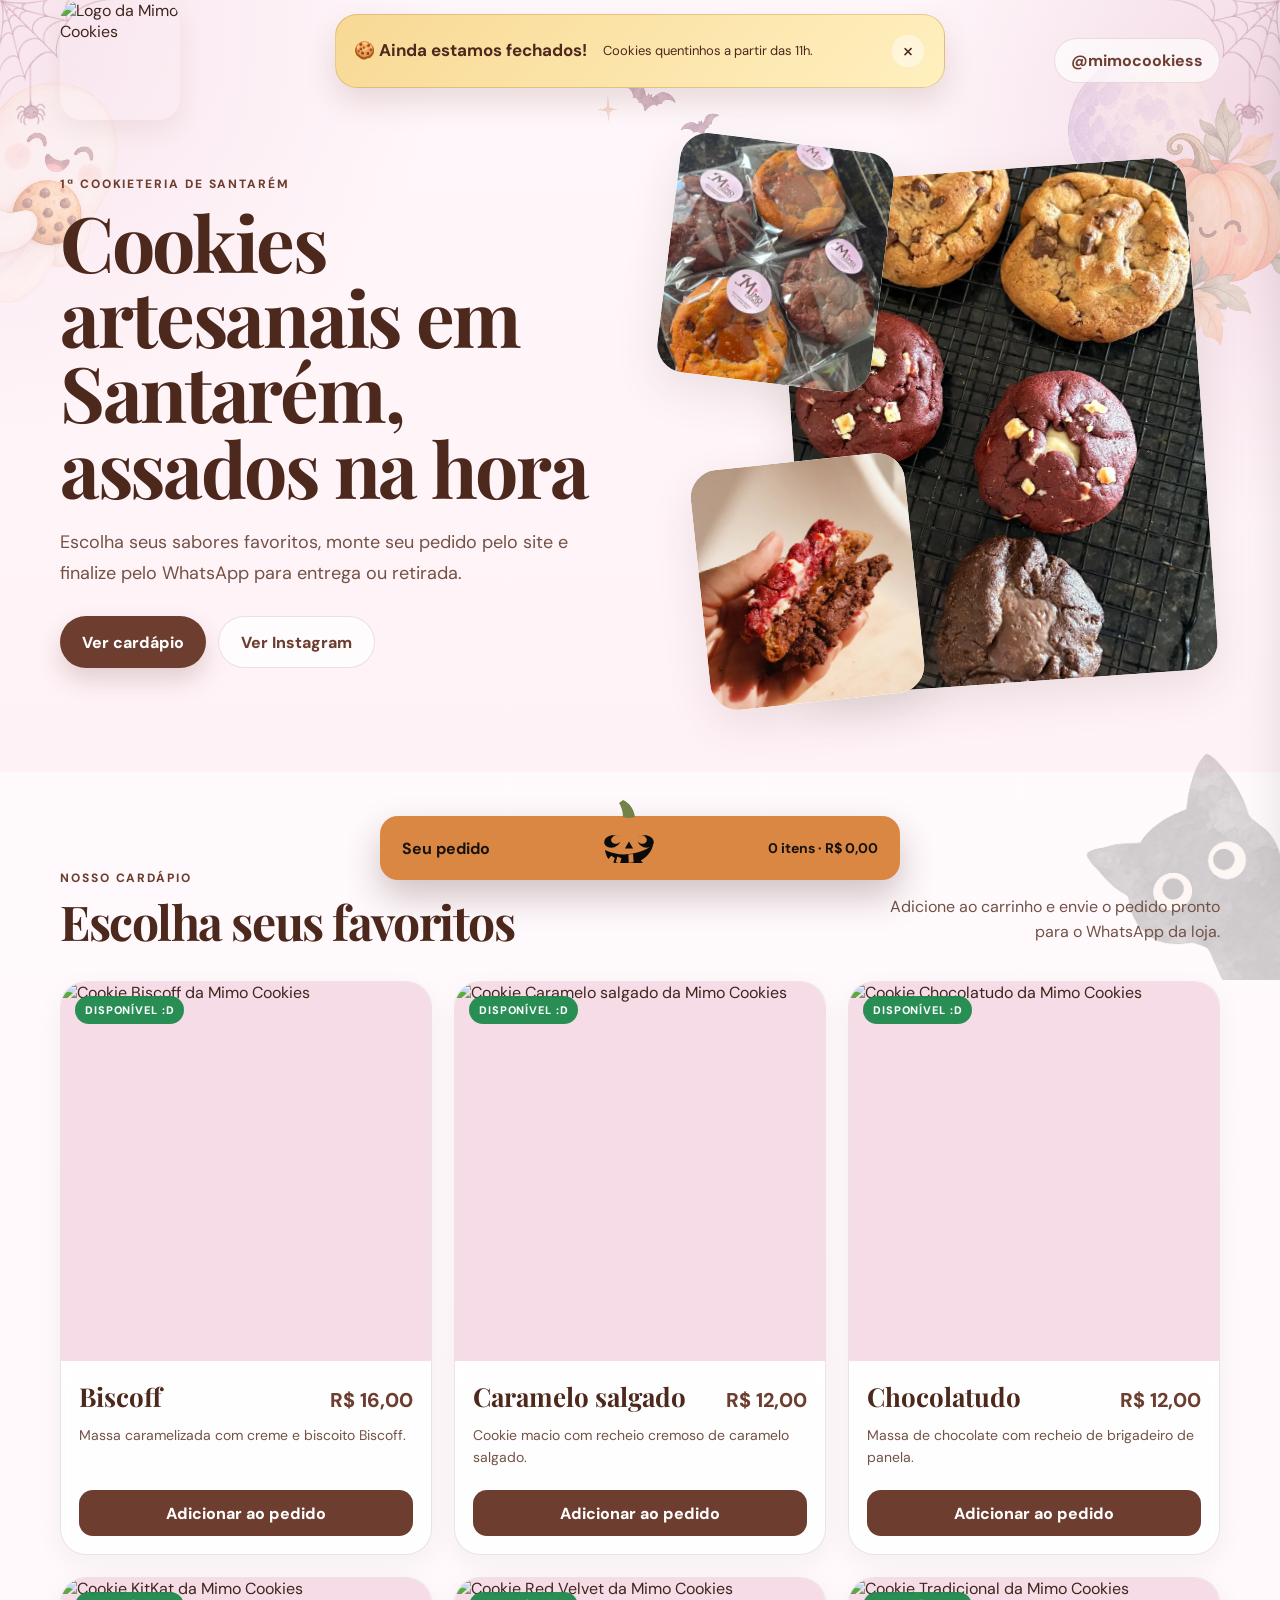
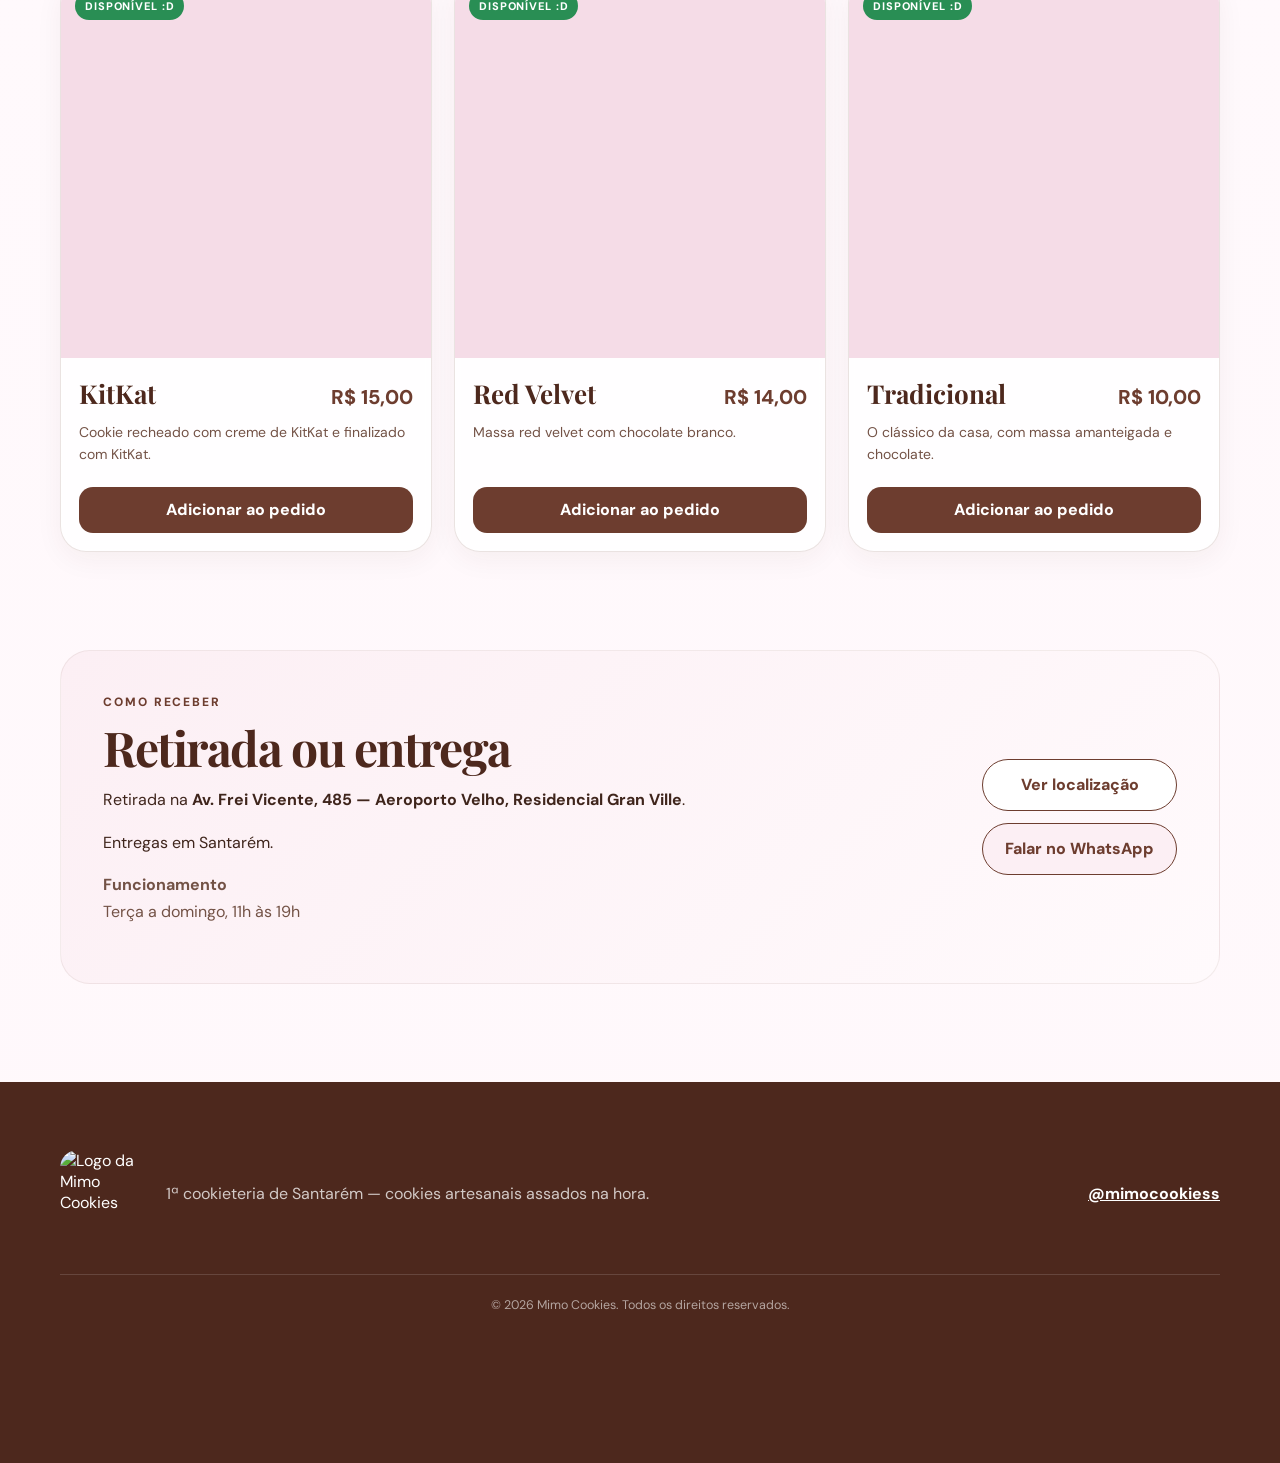
==== commit 563dd972: "Atualiza versão da imagem do gato para renovar cache" ====
--- a/index.html
+++ b/index.html
@@ -194,7 +194,7 @@
   <main>
     <section class="section shell" id="cardapio">
       <div class="halloween-menu-cat" aria-hidden="true">
-        <img src="assets/images/halloween-cat.png" alt="" aria-hidden="true" width="1254" height="1254" decoding="async">
+        <img src="assets/images/halloween-cat.png?v=2" alt="" aria-hidden="true" width="1254" height="1254" decoding="async">
       </div>
       <div class="section-heading">
         <div>
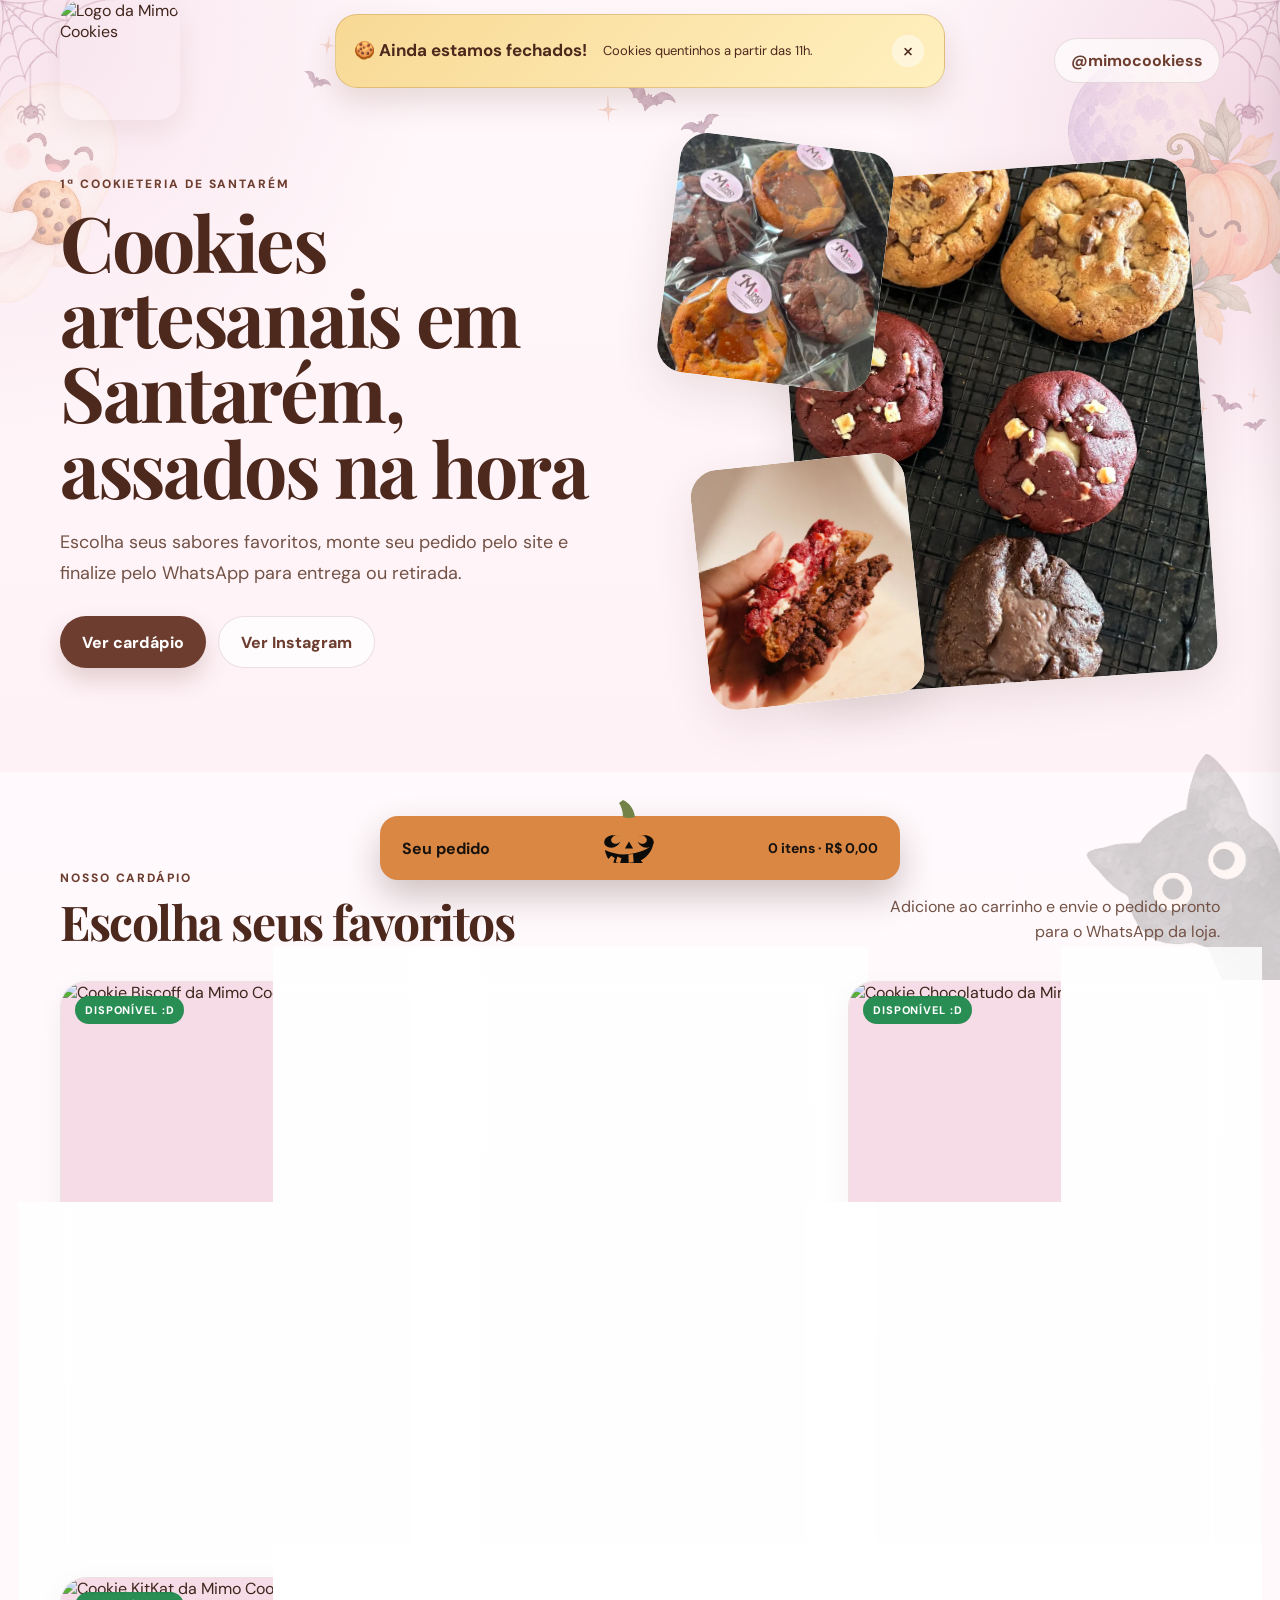
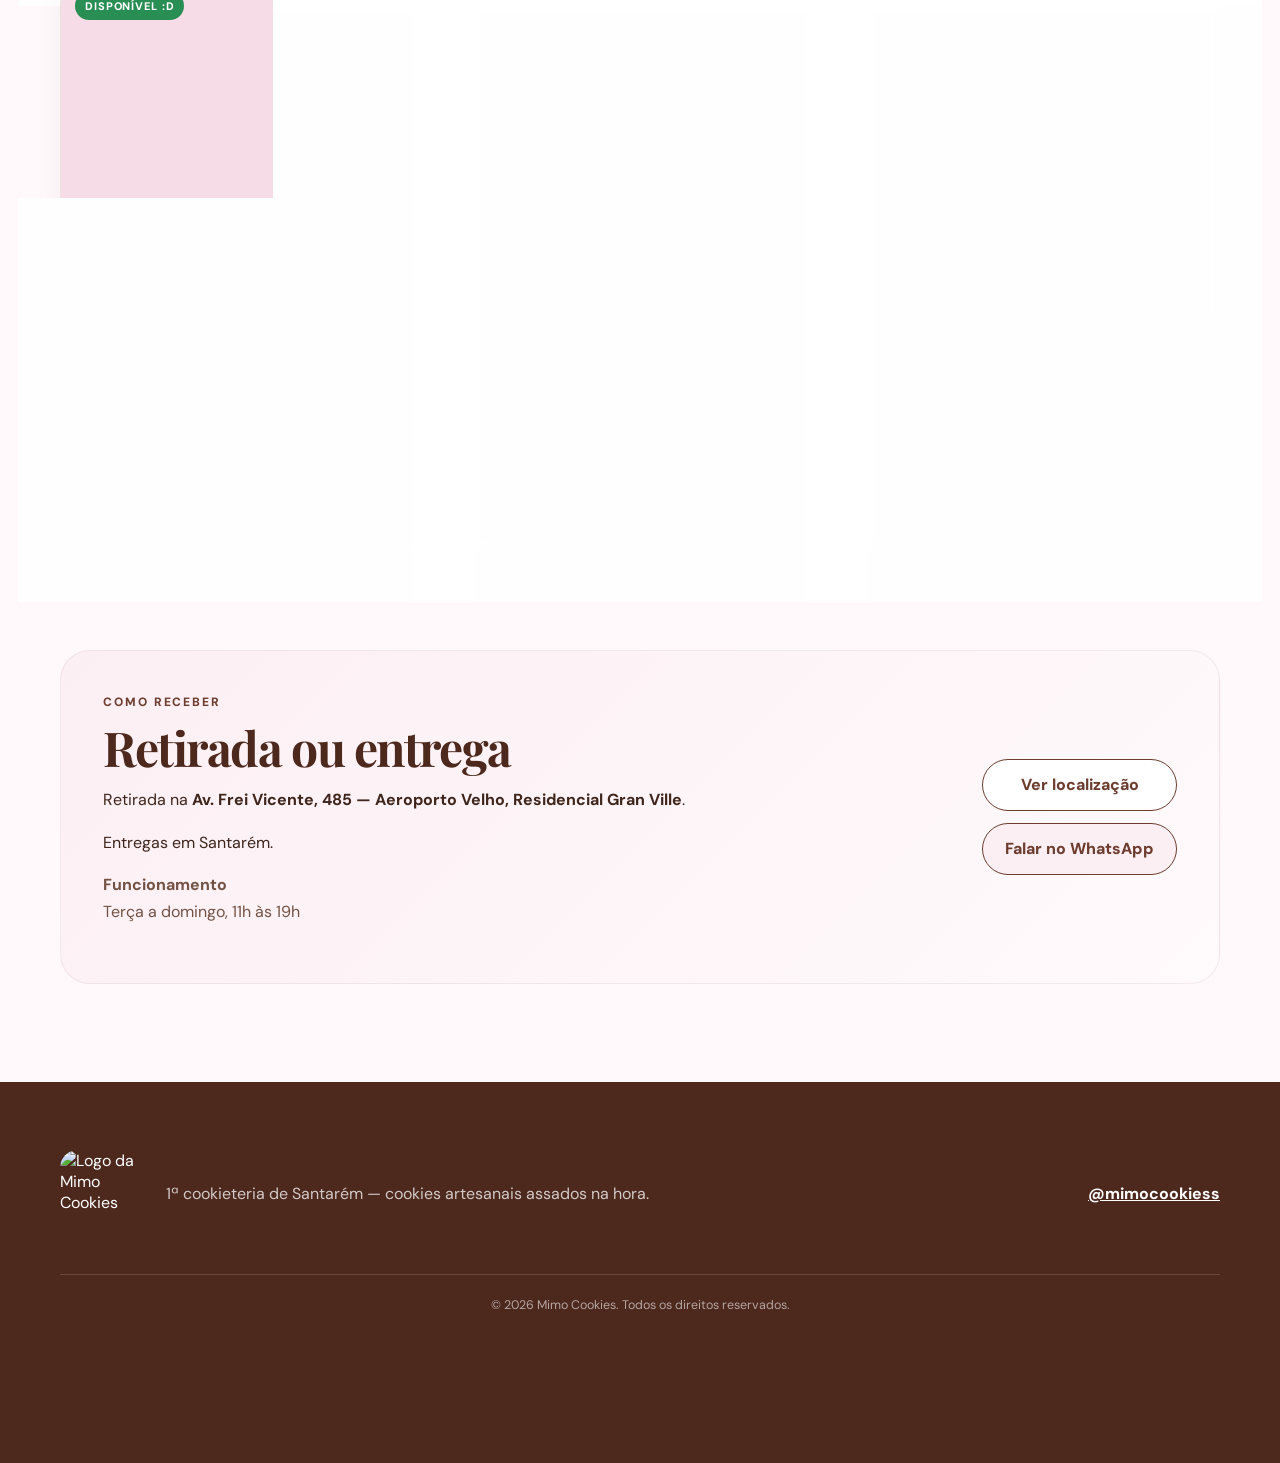
==== commit 36bb7086: "Adiciona mais morcegos à decoração de Halloween da hero" ====
--- a/index.html
+++ b/index.html
@@ -119,7 +119,7 @@
   <link rel="icon" type="image/png" sizes="192x192" href="assets/icons/favicon-192x192.png">
   <link rel="icon" type="image/png" sizes="512x512" href="assets/icons/favicon-512x512.png">
   <link rel="apple-touch-icon" sizes="180x180" href="assets/icons/apple-touch-icon.png">
-  <link rel="stylesheet" href="style.css?v=19">
+  <link rel="stylesheet" href="style.css?v=23">
 </head>
 <body>
   <header class="hero" id="inicio">
@@ -128,7 +128,9 @@
       <img class="halloween-hero-pumpkins" src="assets/images/halloween-pumpkins-moon.webp" alt="" width="438" height="540" decoding="async">
       <img class="halloween-hero-web halloween-hero-web-left" src="assets/images/halloween-web.webp" alt="" width="294" height="320" decoding="async">
       <img class="halloween-hero-web halloween-hero-web-right" src="assets/images/halloween-web.webp" alt="" width="294" height="320" decoding="async">
-      <img class="halloween-hero-bats" src="assets/images/halloween-bats-stars.webp" alt="" width="480" height="343" decoding="async">
+      <img class="halloween-hero-bats" src="assets/images/halloween-bats-stars.webp" alt="" aria-hidden="true" width="480" height="343" decoding="async">
+      <img class="halloween-hero-bats halloween-hero-bats-left" src="assets/images/halloween-bats-stars.webp" alt="" aria-hidden="true" width="480" height="343" decoding="async">
+      <img class="halloween-hero-bats halloween-hero-bats-right" src="assets/images/halloween-bats-stars.webp" alt="" aria-hidden="true" width="480" height="343" decoding="async">
     </div>
     <p
       class="store-pause-announcement"
@@ -469,9 +471,30 @@
         </p>
       </div>
 
-      <button class="whatsapp-button" id="whatsapp-button" type="submit">
-        Pedir pelo WhatsApp
-      </button>
+      <div class="halloween-checkout-button">
+        <button class="whatsapp-button" id="whatsapp-button" type="submit">
+          Pedir pelo WhatsApp
+        </button>
+        <span class="halloween-checkout-decoration" aria-hidden="true">
+          <svg class="checkout-hair checkout-hair-left" viewBox="0 0 100 40" preserveAspectRatio="none" focusable="false" aria-hidden="true">
+            <path fill="#17120e" d="M0 0H100L82 18L69 8L54 27L43 12L26 35L17 18L0 40Z"/>
+          </svg>
+          <svg class="checkout-hair checkout-hair-right" viewBox="0 0 100 40" preserveAspectRatio="none" focusable="false" aria-hidden="true">
+            <path fill="#17120e" d="M0 0H100L82 18L69 8L54 27L43 12L26 35L17 18L0 40Z"/>
+          </svg>
+          <svg class="checkout-bolt checkout-bolt-left" viewBox="0 0 17 16" preserveAspectRatio="none" focusable="false" aria-hidden="true">
+            <path fill="#606060" d="M11 5H17V11H11Z"/>
+            <rect fill="#999" stroke="#666" x=".5" y=".5" width="11" height="15" rx="5"/>
+          </svg>
+          <svg class="checkout-bolt checkout-bolt-right" viewBox="0 0 17 16" preserveAspectRatio="none" focusable="false" aria-hidden="true">
+            <path fill="#606060" d="M11 5H17V11H11Z"/>
+            <rect fill="#999" stroke="#666" x=".5" y=".5" width="11" height="15" rx="5"/>
+          </svg>
+          <svg class="checkout-scar" viewBox="0 0 34.6 14.6" preserveAspectRatio="none" focusable="false" aria-hidden="true">
+            <path d="M1.3 1.3Q12 12.3 33.3 11.3M5.3 1.3L2.3 7.3M13.3 4.3L10.3 11.3M22.3 7.3L19.3 13.3M30.3 8.3L28.3 13.3" fill="none" stroke="#17120e" stroke-width="2.6" stroke-linecap="round"/>
+          </svg>
+        </span>
+      </div>
       <p class="form-note">
         O pedido só é confirmado após a resposta da Mimo Cookies.
       </p>
--- a/style.css
+++ b/style.css
@@ -153,7 +153,9 @@
 .halloween-hero-web { top: -5px; width: 130px; opacity: .45; }
 .halloween-hero-web-left { left: -5px; }
 .halloween-hero-web-right { right: -5px; transform: scaleX(-1); }
-.halloween-hero-bats { top: 6px; left: 40%; width: 240px; opacity: .55; }
+.halloween-hero-bats { top: 6px; left: 40%; width: 240px; opacity: .55; pointer-events: none; }
+.halloween-hero-bats-left { top: 0; left: 22%; width: 175px; transform: scaleX(-1) rotate(-7deg); }
+.halloween-hero-bats-right { top: 350px; left: auto; right: -8px; width: 140px; transform: rotate(8deg); }
 .hero > .nav,
 .hero > .hero-content { position: relative; }
 .nav {
@@ -907,6 +909,46 @@
   cursor: pointer;
 }
 .whatsapp-button:disabled { opacity: .45; cursor: not-allowed; }
+/* Sibling decoration survives the button's dynamic textContent updates. */
+.halloween-checkout-button { position: relative; display: grid; min-width: 0; isolation: isolate; }
+.halloween-checkout-decoration { display: none; pointer-events: none; }
+:root:has(.halloween-hero:not([hidden])) .halloween-checkout-button::before {
+  content: "";
+  position: absolute;
+  inset: 0;
+  z-index: -2;
+  border-radius: 14px;
+  background: #32804a;
+  pointer-events: none;
+}
+:root:has(.halloween-hero:not([hidden])) .halloween-checkout-decoration {
+  display: block;
+  position: absolute;
+  inset: 0;
+  z-index: -1;
+  pointer-events: none;
+}
+:root:has(.halloween-hero:not([hidden])) .halloween-checkout-button .whatsapp-button {
+  background: transparent;
+}
+.halloween-checkout-button .whatsapp-button:focus-visible {
+  outline: 3px solid var(--brown-dark);
+  outline-offset: 3px;
+}
+:root:has(.halloween-hero:not([hidden])) .halloween-checkout-button:has(.whatsapp-button:disabled) {
+  opacity: .45;
+}
+:root:has(.halloween-hero:not([hidden])) .halloween-checkout-button .whatsapp-button:disabled {
+  opacity: 1;
+}
+.halloween-checkout-decoration svg { position: absolute; pointer-events: none; }
+.checkout-hair { top: 0; width: 18%; height: 40%; border-top-left-radius: 14px; }
+.checkout-hair-left { left: 0; }
+.checkout-hair-right { right: 0; transform: scaleX(-1); }
+.checkout-bolt { top: 36%; width: 17px; height: 28%; }
+.checkout-bolt-left { left: -12px; }
+.checkout-bolt-right { right: -12px; transform: scaleX(-1); }
+.checkout-scar { bottom: 4px; left: 12px; width: clamp(22px, 7%, 34px); height: 24%; }
 .form-note {
   margin: -7px 0 0;
   color: var(--text-soft);
@@ -955,6 +997,8 @@
   .halloween-hero-ghost { top: 100px; left: -45px; width: 270px; opacity: .3; }
   .halloween-hero-pumpkins { top: 75px; right: -40px; width: 225px; opacity: .3; }
   .halloween-hero-bats { left: 36%; width: 200px; }
+  .halloween-hero-bats-left { top: 4px; left: 20%; width: 110px; }
+  .halloween-hero-bats-right { top: 390px; left: auto; right: 0; width: 120px; }
   .store-pause-card {
     position: fixed;
     top: auto;
@@ -1044,6 +1088,8 @@
   .halloween-hero-pumpkins { top: 66px; right: -60px; width: 180px; opacity: .28; }
   .halloween-hero-web { width: 85px; }
   .halloween-hero-bats { top: 12px; left: 28%; width: 150px; opacity: .4; }
+  .halloween-hero-bats-left { top: auto; bottom: -8px; left: -6px; width: 110px; }
+  .halloween-hero-bats-right { top: auto; bottom: 365px; left: auto; right: -4px; width: 86px; }
   .shell { width: min(100% - 22px, 1160px); }
   .store-pause-card {
     width: calc(100% - 22px);
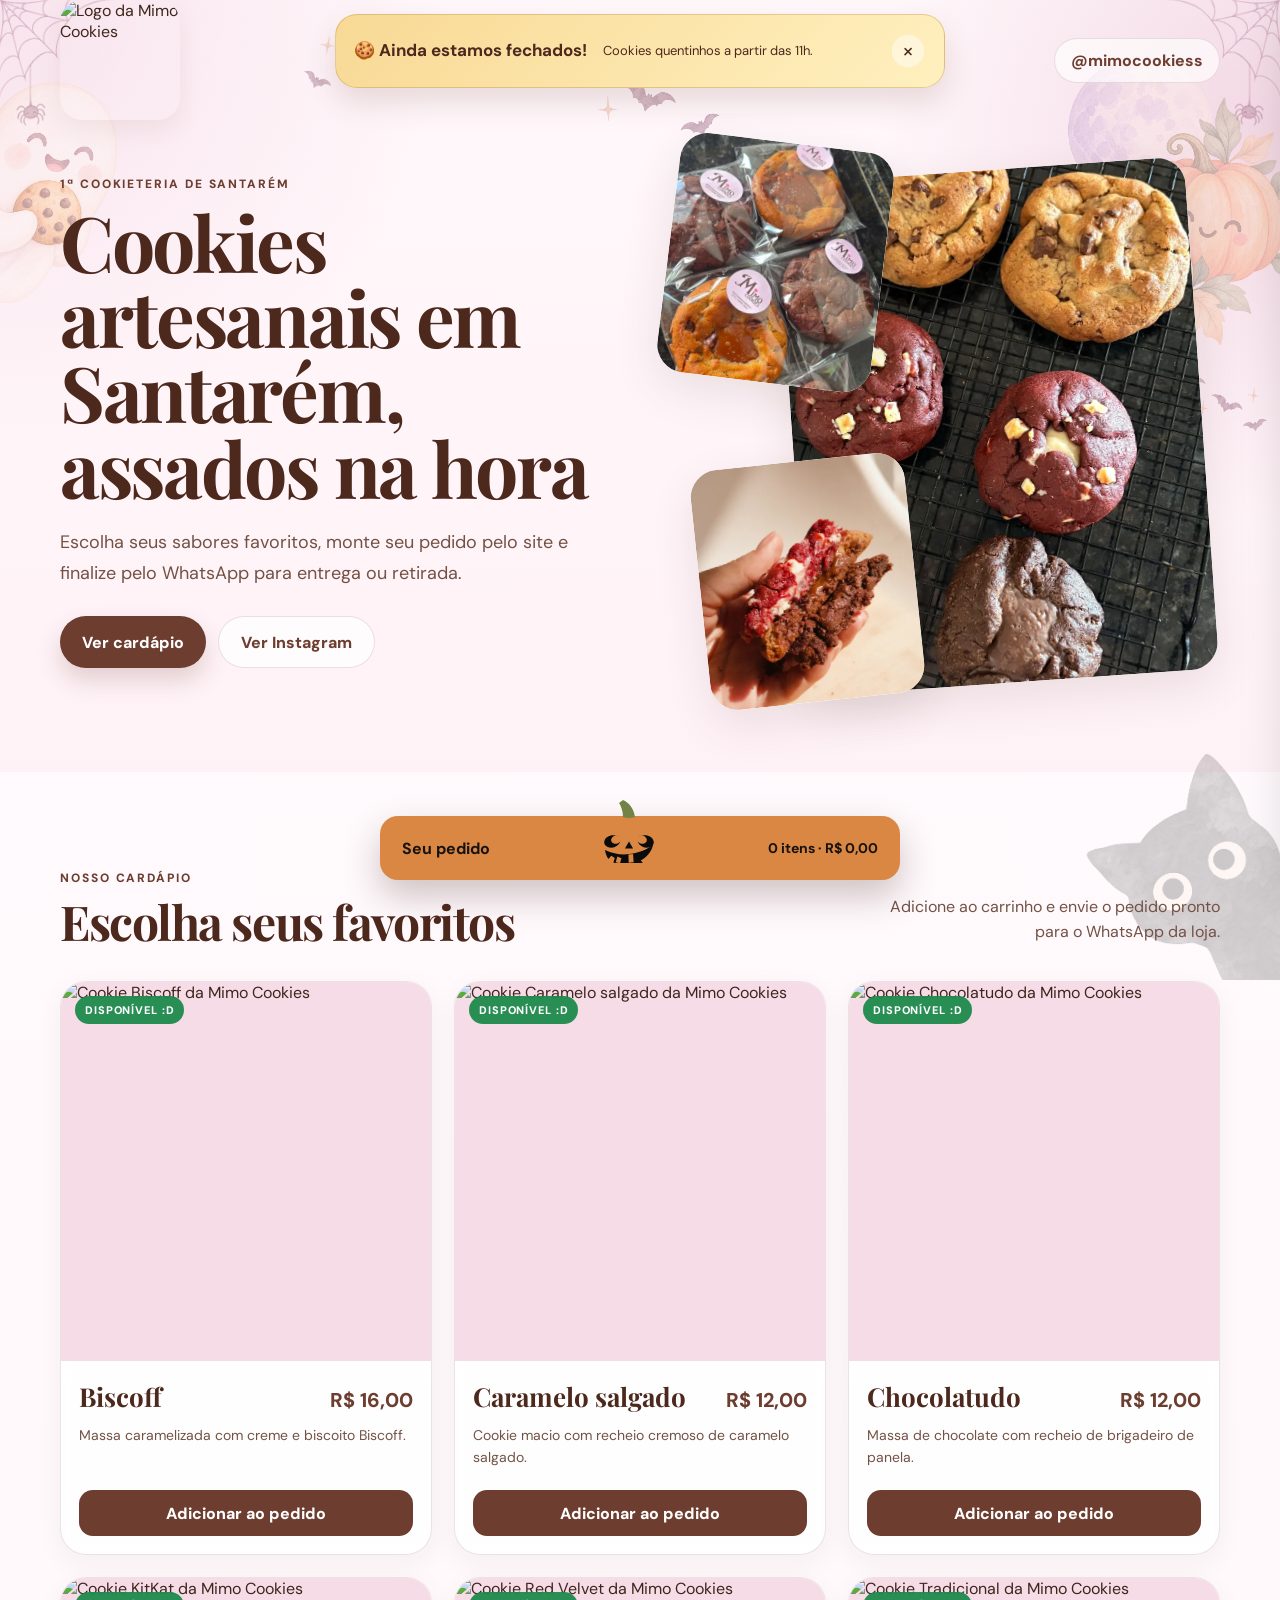
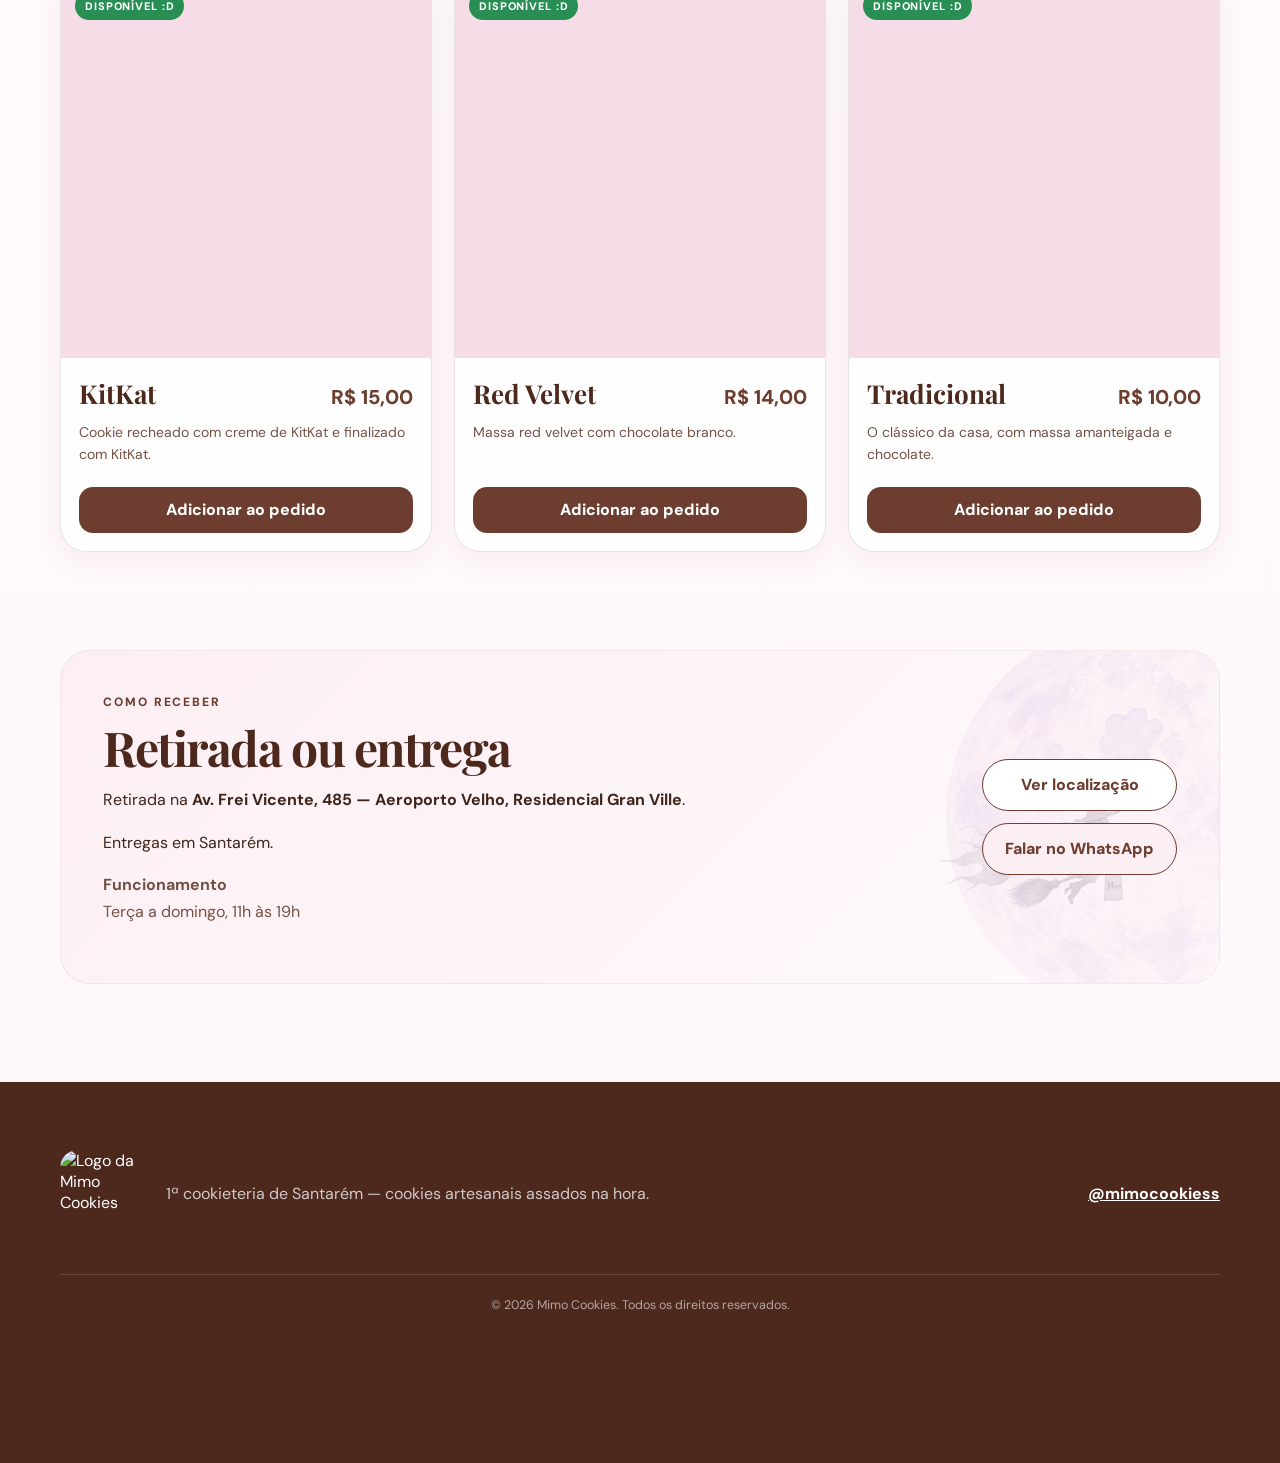
==== commit 5e944158: "Adiciona lua e bruxa à decoração de Halloween" ====
--- a/index.html
+++ b/index.html
@@ -119,7 +119,7 @@
   <link rel="icon" type="image/png" sizes="192x192" href="assets/icons/favicon-192x192.png">
   <link rel="icon" type="image/png" sizes="512x512" href="assets/icons/favicon-512x512.png">
   <link rel="apple-touch-icon" sizes="180x180" href="assets/icons/apple-touch-icon.png">
-  <link rel="stylesheet" href="style.css?v=23">
+  <link rel="stylesheet" href="style.css?v=24">
 </head>
 <body>
   <header class="hero" id="inicio">
@@ -281,6 +281,9 @@
 
     <section class="pickup-section">
       <div class="shell pickup-card">
+        <div class="halloween-pickup-decoration" aria-hidden="true">
+          <img src="assets/images/halloween-witch-moon.png?v=1" alt="" aria-hidden="true" width="1254" height="1254" decoding="async">
+        </div>
         <div>
           <p class="eyebrow">Como receber</p>
           <h2>Retirada ou entrega</h2>
--- a/style.css
+++ b/style.css
@@ -471,6 +471,8 @@
 
 .pickup-section { padding: 0 0 98px; }
 .pickup-card {
+  position: relative;
+  isolation: isolate;
   display: flex;
   justify-content: space-between;
   align-items: center;
@@ -481,6 +483,26 @@
   border: 1px solid rgba(109, 61, 47, .08);
 }
 .pickup-card p { max-width: 720px; line-height: 1.65; }
+.halloween-pickup-decoration {
+  display: none;
+  position: absolute;
+  inset: 0;
+  z-index: -1;
+  overflow: hidden;
+  border-radius: inherit;
+  pointer-events: none;
+}
+:root:has(.halloween-hero:not([hidden])) .halloween-pickup-decoration { display: block; }
+.halloween-pickup-decoration img {
+  position: absolute;
+  top: 50%;
+  right: -150px;
+  width: clamp(340px, 38vw, 440px);
+  height: auto;
+  transform: translateY(-50%);
+  opacity: .3;
+  pointer-events: none;
+}
 .pickup-actions { display: grid; gap: 12px; }
 .muted { color: var(--text-soft); }
 
@@ -1122,6 +1144,7 @@
   .product-grid { grid-template-columns: 1fr; }
   .product-image-wrap { aspect-ratio: 4 / 3.4; }
   .pickup-card { display: block; padding: 26px 22px; }
+  .halloween-pickup-decoration img { top: 0; right: -47%; width: 100%; transform: none; }
   .pickup-actions { margin-top: 14px; }
   .pickup-actions a { width: 100%; }
   .cart-panel { padding: 22px 16px 40px; }
@@ -1131,3 +1154,7 @@
   }
   .footer-content, .footer-brand-wrap { flex-direction: column; text-align: center; }
 }
+
+@media (max-width: 340px) {
+  .halloween-pickup-decoration img { top: 92px; }
+}
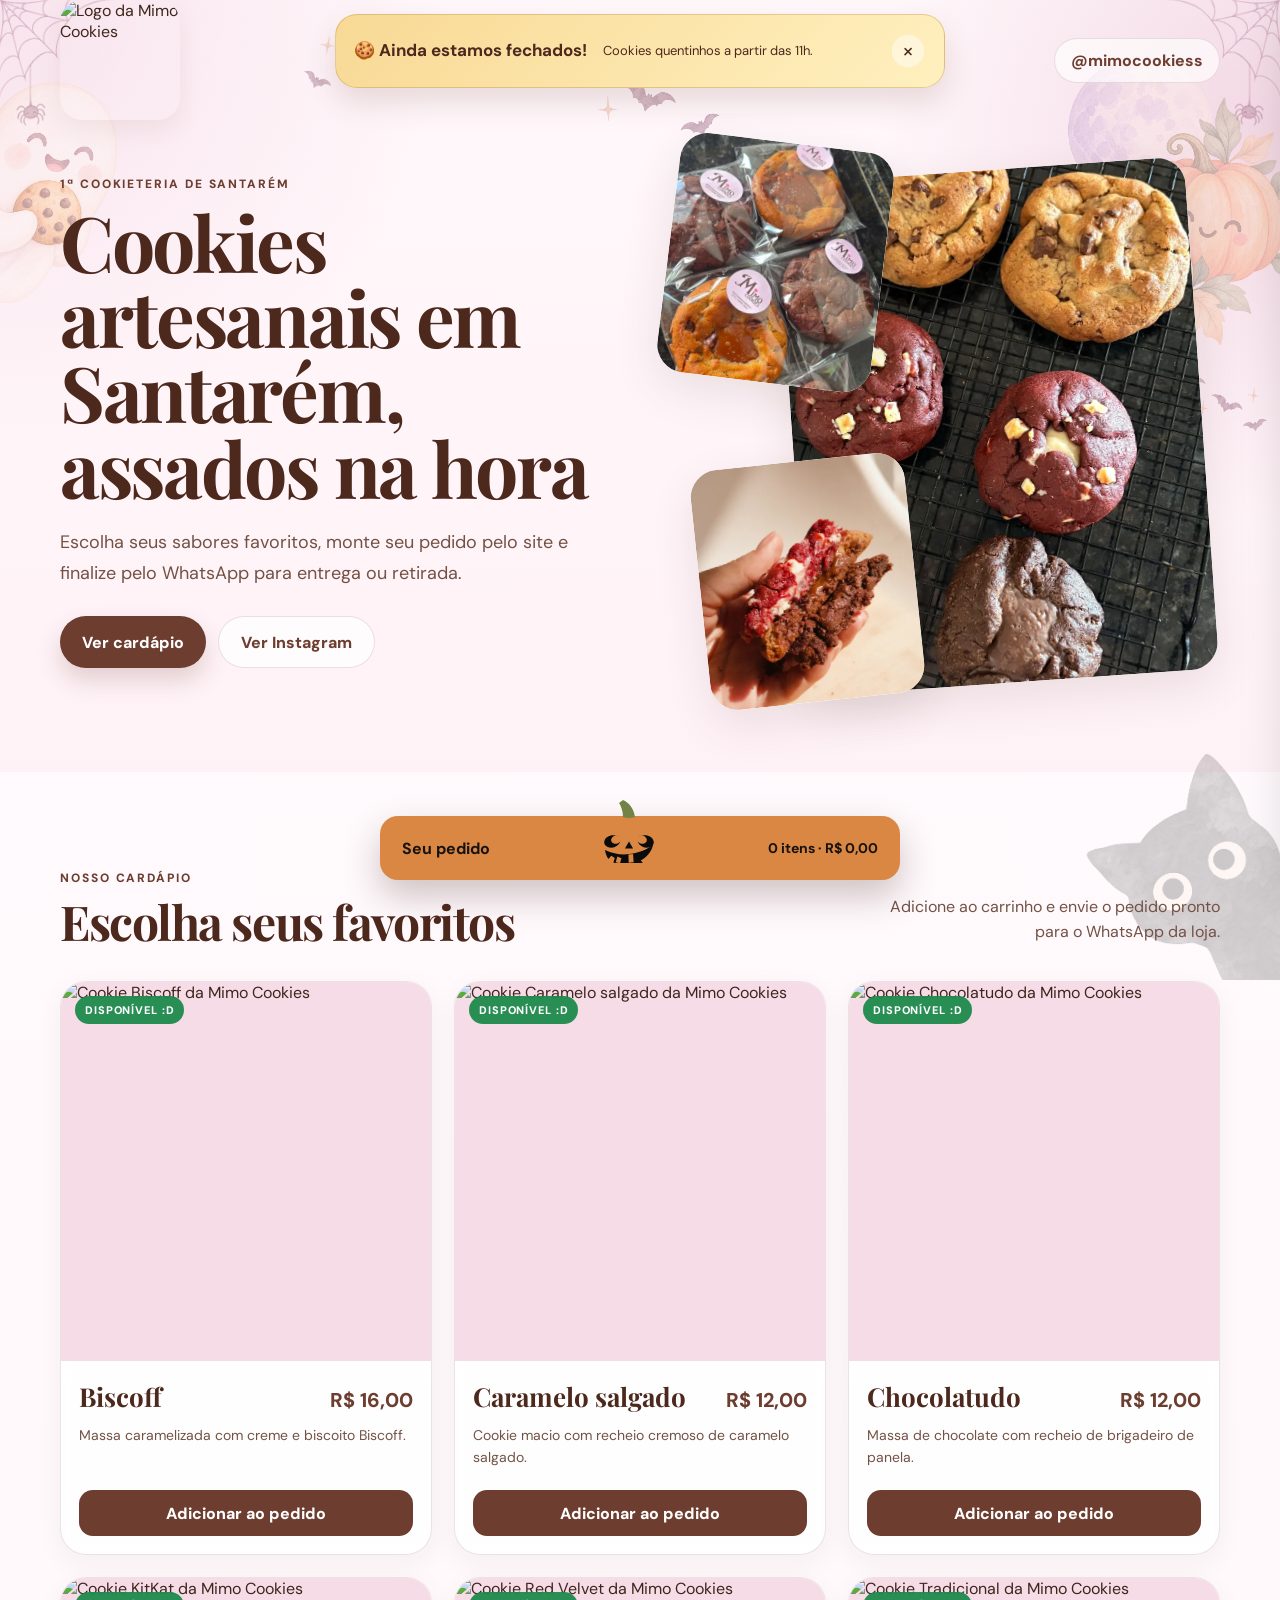
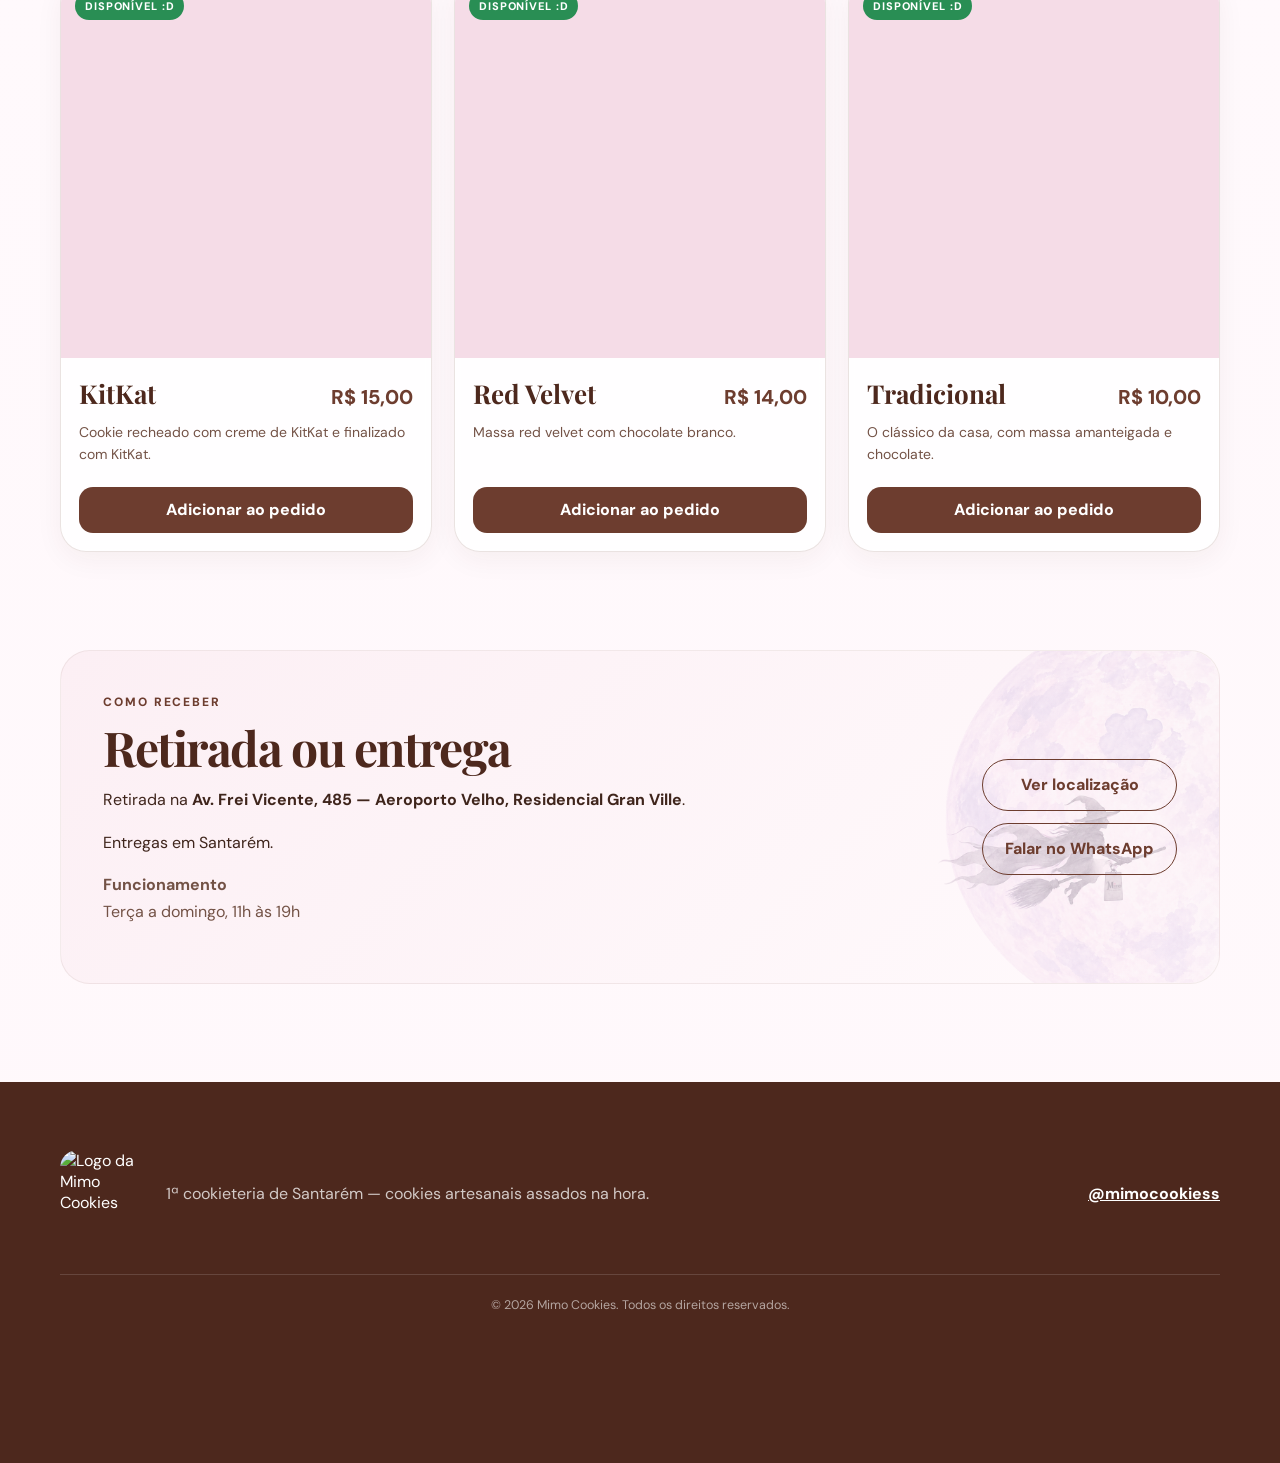
==== commit 9015db70: "Melhora visibilidade da decoração e deixa botões vazados" ====
--- a/index.html
+++ b/index.html
@@ -119,7 +119,7 @@
   <link rel="icon" type="image/png" sizes="192x192" href="assets/icons/favicon-192x192.png">
   <link rel="icon" type="image/png" sizes="512x512" href="assets/icons/favicon-512x512.png">
   <link rel="apple-touch-icon" sizes="180x180" href="assets/icons/apple-touch-icon.png">
-  <link rel="stylesheet" href="style.css?v=24">
+  <link rel="stylesheet" href="style.css?v=26">
 </head>
 <body>
   <header class="hero" id="inicio">
--- a/style.css
+++ b/style.css
@@ -500,10 +500,15 @@
   width: clamp(340px, 38vw, 440px);
   height: auto;
   transform: translateY(-50%);
-  opacity: .3;
+  opacity: .39;
   pointer-events: none;
 }
 .pickup-actions { display: grid; gap: 12px; }
+.pickup-card .pickup-actions > .secondary-button { background: transparent; }
+.pickup-card .pickup-actions > .secondary-button:is(:hover, :active, :focus-visible) {
+  text-decoration: underline;
+  text-underline-offset: 3px;
+}
 .muted { color: var(--text-soft); }
 
 .cart-fab {
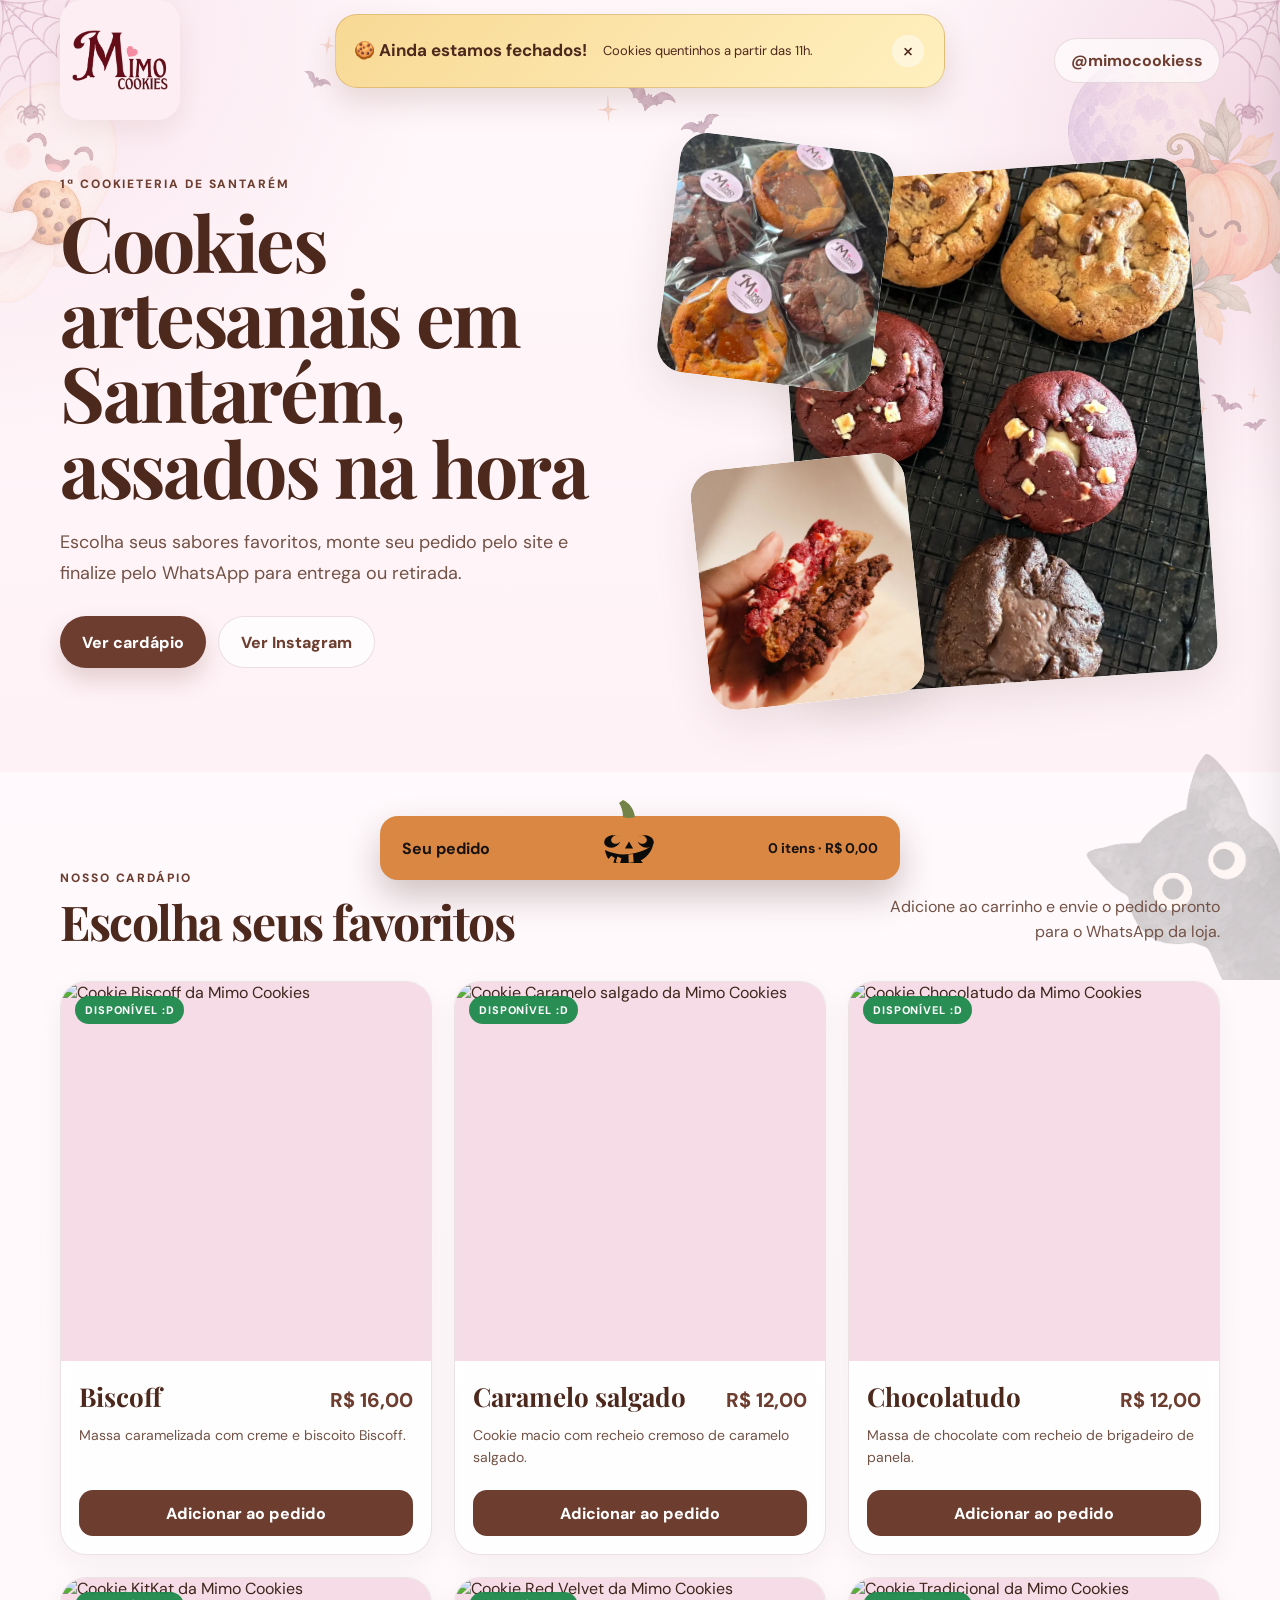
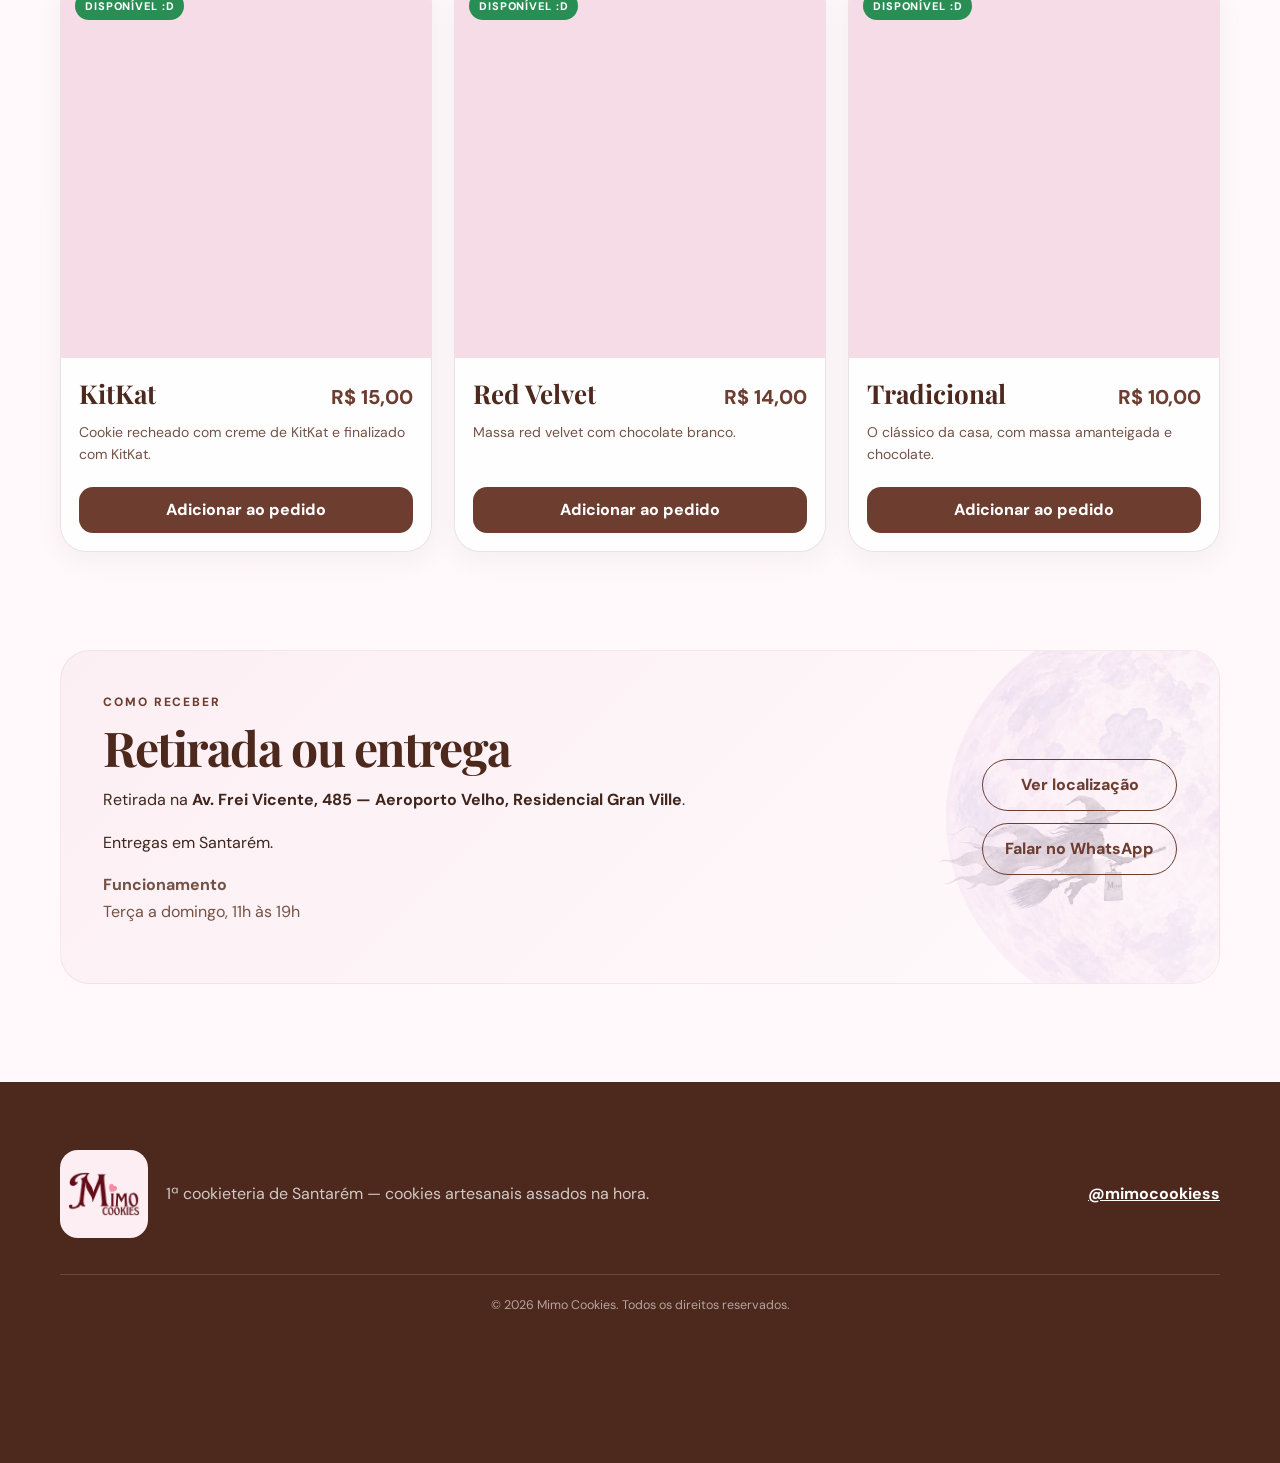
==== commit c991adb5: "Atualiza logos do topo e do rodapé" ====
--- a/index.html
+++ b/index.html
@@ -119,7 +119,7 @@
   <link rel="icon" type="image/png" sizes="192x192" href="assets/icons/favicon-192x192.png">
   <link rel="icon" type="image/png" sizes="512x512" href="assets/icons/favicon-512x512.png">
   <link rel="apple-touch-icon" sizes="180x180" href="assets/icons/apple-touch-icon.png">
-  <link rel="stylesheet" href="style.css?v=26">
+  <link rel="stylesheet" href="style.css?v=30">
 </head>
 <body>
   <header class="hero" id="inicio">
@@ -159,7 +159,7 @@
 
     <nav class="nav shell">
       <a class="brand" href="#inicio" aria-label="Mimo Cookies, início">
-        <img class="brand-logo" src="assets/images/logo.png" alt="Logo da Mimo Cookies" width="150" height="150" decoding="async">
+        <img class="brand-logo" src="assets/images/logo-mimo-cookies-transparente.png" alt="Logo da Mimo Cookies" width="1226" height="775" decoding="async">
       </a>
       <a class="instagram" href="https://www.instagram.com/mimocookiess/" target="_blank" rel="noopener">
         @mimocookiess
@@ -507,7 +507,7 @@
   <footer>
     <div class="shell footer-content">
       <div class="footer-brand-wrap">
-        <img class="footer-logo" src="assets/images/logo.png" alt="Logo da Mimo Cookies" width="150" height="150" loading="lazy" decoding="async">
+        <img class="footer-logo" src="assets/images/logo-mimo-cookies-transparente.png" alt="Logo da Mimo Cookies" width="1226" height="775" loading="lazy" decoding="async">
         <p>1ª cookieteria de Santarém — cookies artesanais assados na hora.</p>
       </div>
       <a href="https://www.instagram.com/mimocookiess/" target="_blank" rel="noopener">@mimocookiess</a>
--- a/style.css
+++ b/style.css
@@ -169,6 +169,8 @@
   width: 120px;
   height: 120px;
   object-fit: contain;
+  padding: 10px;
+  background-color: #fdeef3;
   border-radius: 22px;
   box-shadow: 0 10px 25px rgba(109, 61, 47, .08);
 }
@@ -1003,6 +1005,8 @@
   width: 88px;
   height: 88px;
   object-fit: contain;
+  padding: 7px;
+  background-color: #fdeef3;
   border-radius: 18px;
 }
 footer p { color: rgba(255,255,255,.75); margin: 0; }
@@ -1130,7 +1134,7 @@
     gap: 4px;
   }
   .nav { min-height: 80px; gap: 10px; }
-  .brand-logo { width: 84px; height: 84px; }
+  .brand-logo { width: 84px; height: 84px; padding: 7px; }
   .instagram { font-size: 12px; padding: 9px 12px; }
   h1 { font-size: 46px; }
   .hero-text { font-size: 16px; }
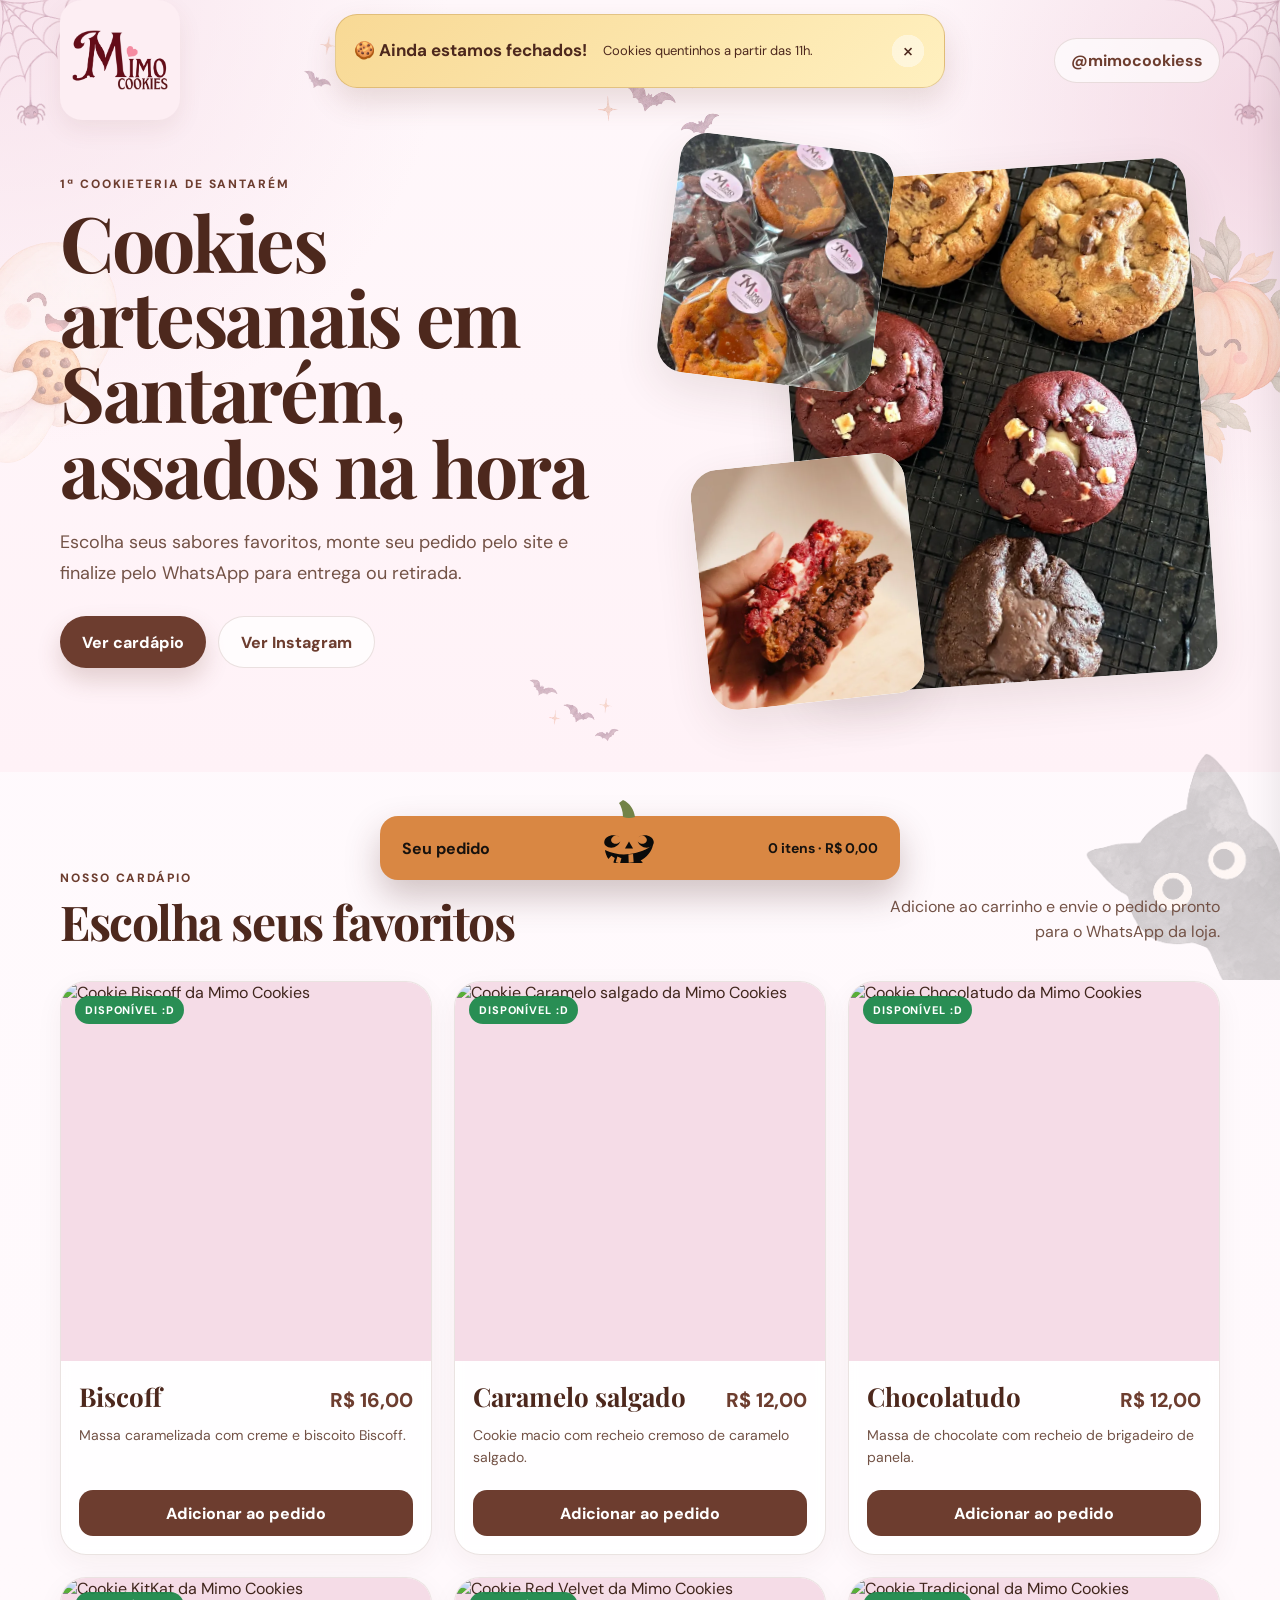
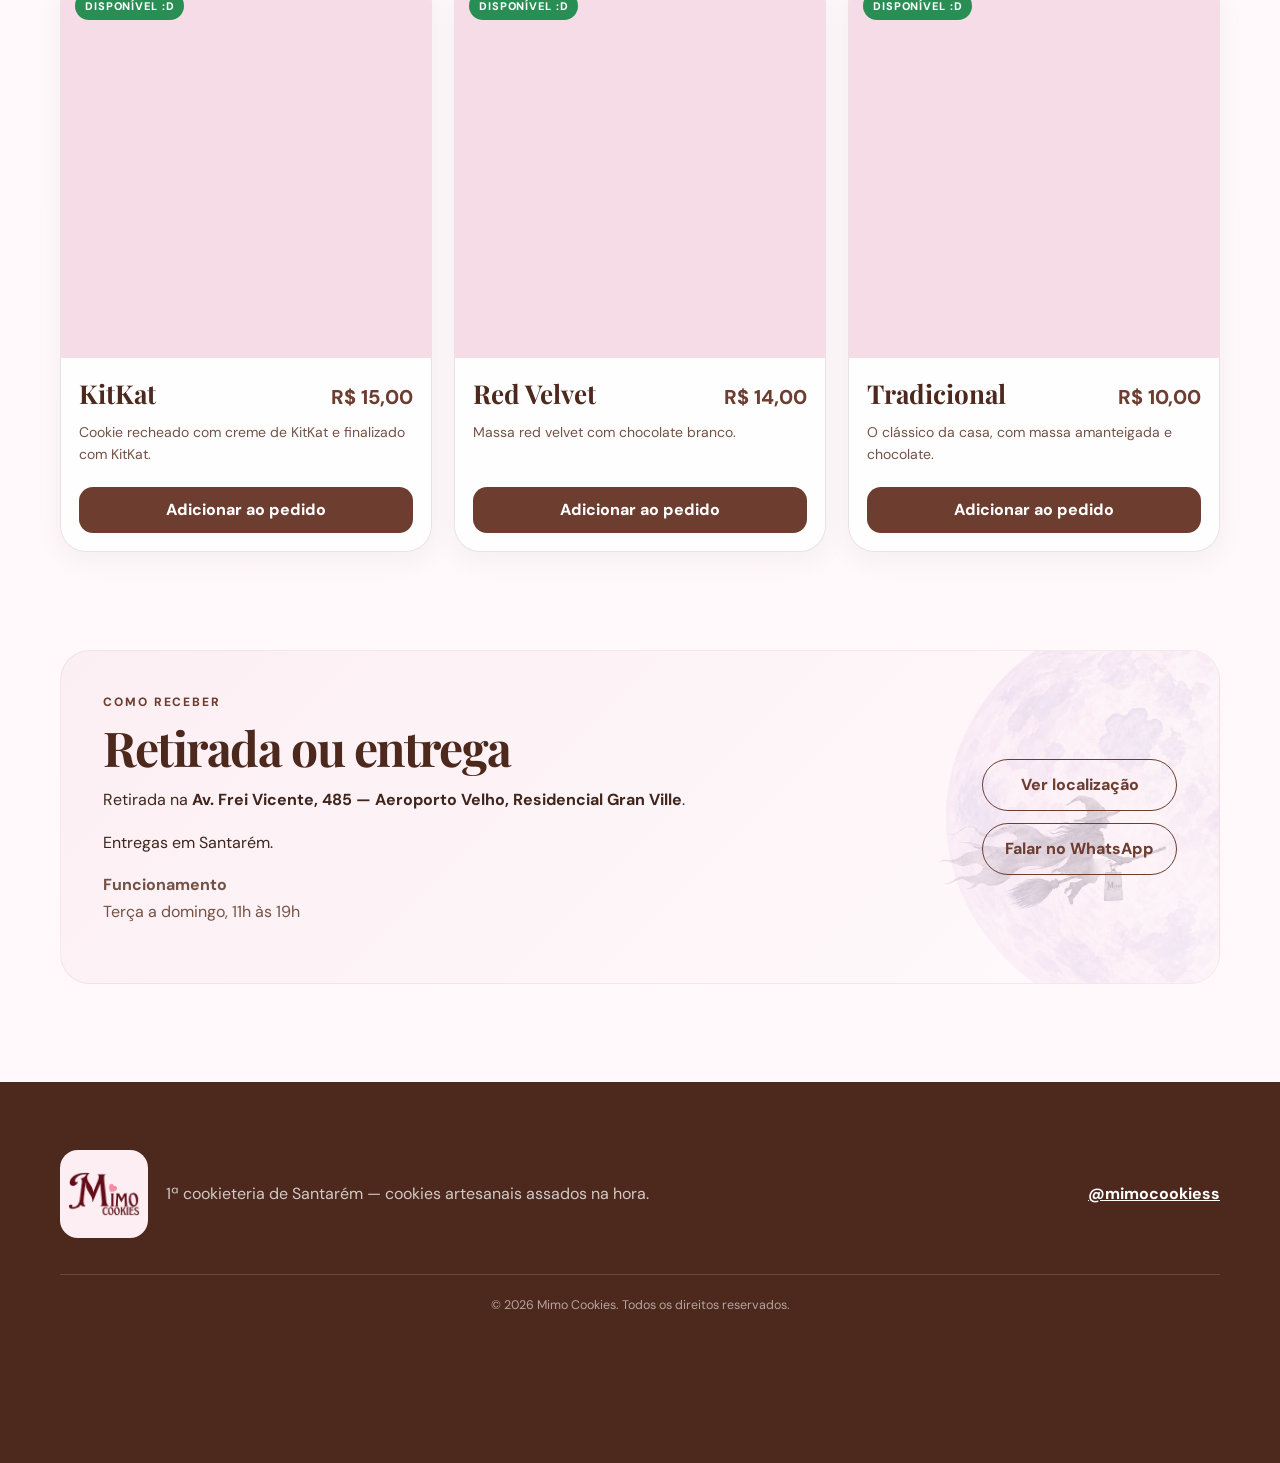
==== commit cf200788: "Refina composição das artes de Halloween na hero" ====
--- a/index.html
+++ b/index.html
@@ -119,13 +119,11 @@
   <link rel="icon" type="image/png" sizes="192x192" href="assets/icons/favicon-192x192.png">
   <link rel="icon" type="image/png" sizes="512x512" href="assets/icons/favicon-512x512.png">
   <link rel="apple-touch-icon" sizes="180x180" href="assets/icons/apple-touch-icon.png">
-  <link rel="stylesheet" href="style.css?v=30">
+  <link rel="stylesheet" href="style.css?v=33">
 </head>
 <body>
   <header class="hero" id="inicio">
     <div class="halloween-hero" aria-hidden="true">
-      <img class="halloween-hero-ghost" src="assets/images/halloween-ghost-cookie.webp" alt="" width="640" height="455" decoding="async">
-      <img class="halloween-hero-pumpkins" src="assets/images/halloween-pumpkins-moon.webp" alt="" width="438" height="540" decoding="async">
       <img class="halloween-hero-web halloween-hero-web-left" src="assets/images/halloween-web.webp" alt="" width="294" height="320" decoding="async">
       <img class="halloween-hero-web halloween-hero-web-right" src="assets/images/halloween-web.webp" alt="" width="294" height="320" decoding="async">
       <img class="halloween-hero-bats" src="assets/images/halloween-bats-stars.webp" alt="" aria-hidden="true" width="480" height="343" decoding="async">
@@ -169,7 +167,13 @@
     <div class="hero-content shell">
       <div class="hero-copy">
         <p class="eyebrow">1ª cookieteria de Santarém</p>
-        <h1>Cookies artesanais em Santarém, assados na hora</h1>
+        <div class="hero-title">
+          <div class="halloween-title-art" aria-hidden="true">
+            <img class="halloween-hero-ghost" src="assets/images/halloween-ghost-cookie.webp" alt="" width="640" height="455" decoding="async">
+            <img class="halloween-hero-pumpkins" src="assets/images/halloween-pumpkins-moon.webp?v=2" alt="" width="438" height="540" decoding="async">
+          </div>
+          <h1>Cookies artesanais em Santarém, assados na hora</h1>
+        </div>
         <p class="hero-text">
           Escolha seus sabores favoritos, monte seu pedido pelo site e finalize pelo WhatsApp para entrega ou retirada.
         </p>
--- a/style.css
+++ b/style.css
@@ -125,6 +125,7 @@
 .hero {
   position: relative;
   overflow: hidden;
+  container-type: inline-size;
   background:
     radial-gradient(circle at 0% 0%, rgba(245, 220, 231, .75), transparent 30%),
     radial-gradient(circle at 100% 16%, rgba(232, 189, 208, .55), transparent 28%),
@@ -138,14 +139,30 @@
   user-select: none;
 }
 .halloween-hero img { position: absolute; height: auto; }
+.hero-title { position: relative; }
+.halloween-title-art {
+  display: none;
+  position: absolute;
+  inset-block: 0;
+  /* A largura da hero conserva as coordenadas e os recortes laterais das artes. */
+  left: calc(-1 * max(16px, (100cqw - 1160px) / 2));
+  width: 100cqw;
+  z-index: -1;
+  pointer-events: none;
+  user-select: none;
+}
+.hero:has(.halloween-hero:not([hidden])) .halloween-title-art { display: block; }
+.halloween-title-art img { position: absolute; top: 50%; height: auto; }
 .halloween-hero-ghost {
-  top: 80px;
+  /* Centro visivel: y=221.5 em 455px, descontando as margens transparentes. */
+  translate: 0 -48.68%;
   left: min(-70px, calc(50% - 835px));
   width: 330px;
   opacity: .38;
 }
 .halloween-hero-pumpkins {
-  top: 45px;
+  /* Centro dos corpos das aboboras (y=321 em 540px), sem a lua e a folhagem. */
+  translate: 0 -59.44%;
   right: -28px;
   width: 260px;
   opacity: .4;
@@ -155,7 +172,7 @@
 .halloween-hero-web-right { right: -5px; transform: scaleX(-1); }
 .halloween-hero-bats { top: 6px; left: 40%; width: 240px; opacity: .55; pointer-events: none; }
 .halloween-hero-bats-left { top: 0; left: 22%; width: 175px; transform: scaleX(-1) rotate(-7deg); }
-.halloween-hero-bats-right { top: 350px; left: auto; right: -8px; width: 140px; transform: rotate(8deg); }
+.halloween-hero-bats-right { top: 660px; left: calc(50% - 140px); right: auto; width: 140px; transform: rotate(8deg); }
 .hero > .nav,
 .hero > .hero-content { position: relative; }
 .nav {
@@ -185,6 +202,7 @@
 }
 .hero-content {
   display: grid;
+  isolation: isolate;
   grid-template-columns: 1fr 1fr;
   align-items: center;
   gap: 56px;
@@ -1025,8 +1043,8 @@
 }
 
 @media (max-width: 960px) {
-  .halloween-hero-ghost { top: 100px; left: -45px; width: 270px; opacity: .3; }
-  .halloween-hero-pumpkins { top: 75px; right: -40px; width: 225px; opacity: .3; }
+  .halloween-hero-ghost { left: -45px; width: 270px; opacity: .3; }
+  .halloween-hero-pumpkins { right: -40px; width: 225px; opacity: .3; }
   .halloween-hero-bats { left: 36%; width: 200px; }
   .halloween-hero-bats-left { top: 4px; left: 20%; width: 110px; }
   .halloween-hero-bats-right { top: 390px; left: auto; right: 0; width: 120px; }
@@ -1115,8 +1133,9 @@
 
 @media (max-width: 620px) {
   .cart-header::before { top: -44px; }
-  .halloween-hero-ghost { top: 82px; left: -62px; width: 190px; opacity: .28; }
-  .halloween-hero-pumpkins { top: 66px; right: -60px; width: 180px; opacity: .28; }
+  .halloween-title-art { left: -11px; }
+  .halloween-hero-ghost { left: -62px; width: 190px; opacity: .28; }
+  .halloween-hero-pumpkins { right: -60px; width: 180px; opacity: .28; }
   .halloween-hero-web { width: 85px; }
   .halloween-hero-bats { top: 12px; left: 28%; width: 150px; opacity: .4; }
   .halloween-hero-bats-left { top: auto; bottom: -8px; left: -6px; width: 110px; }
